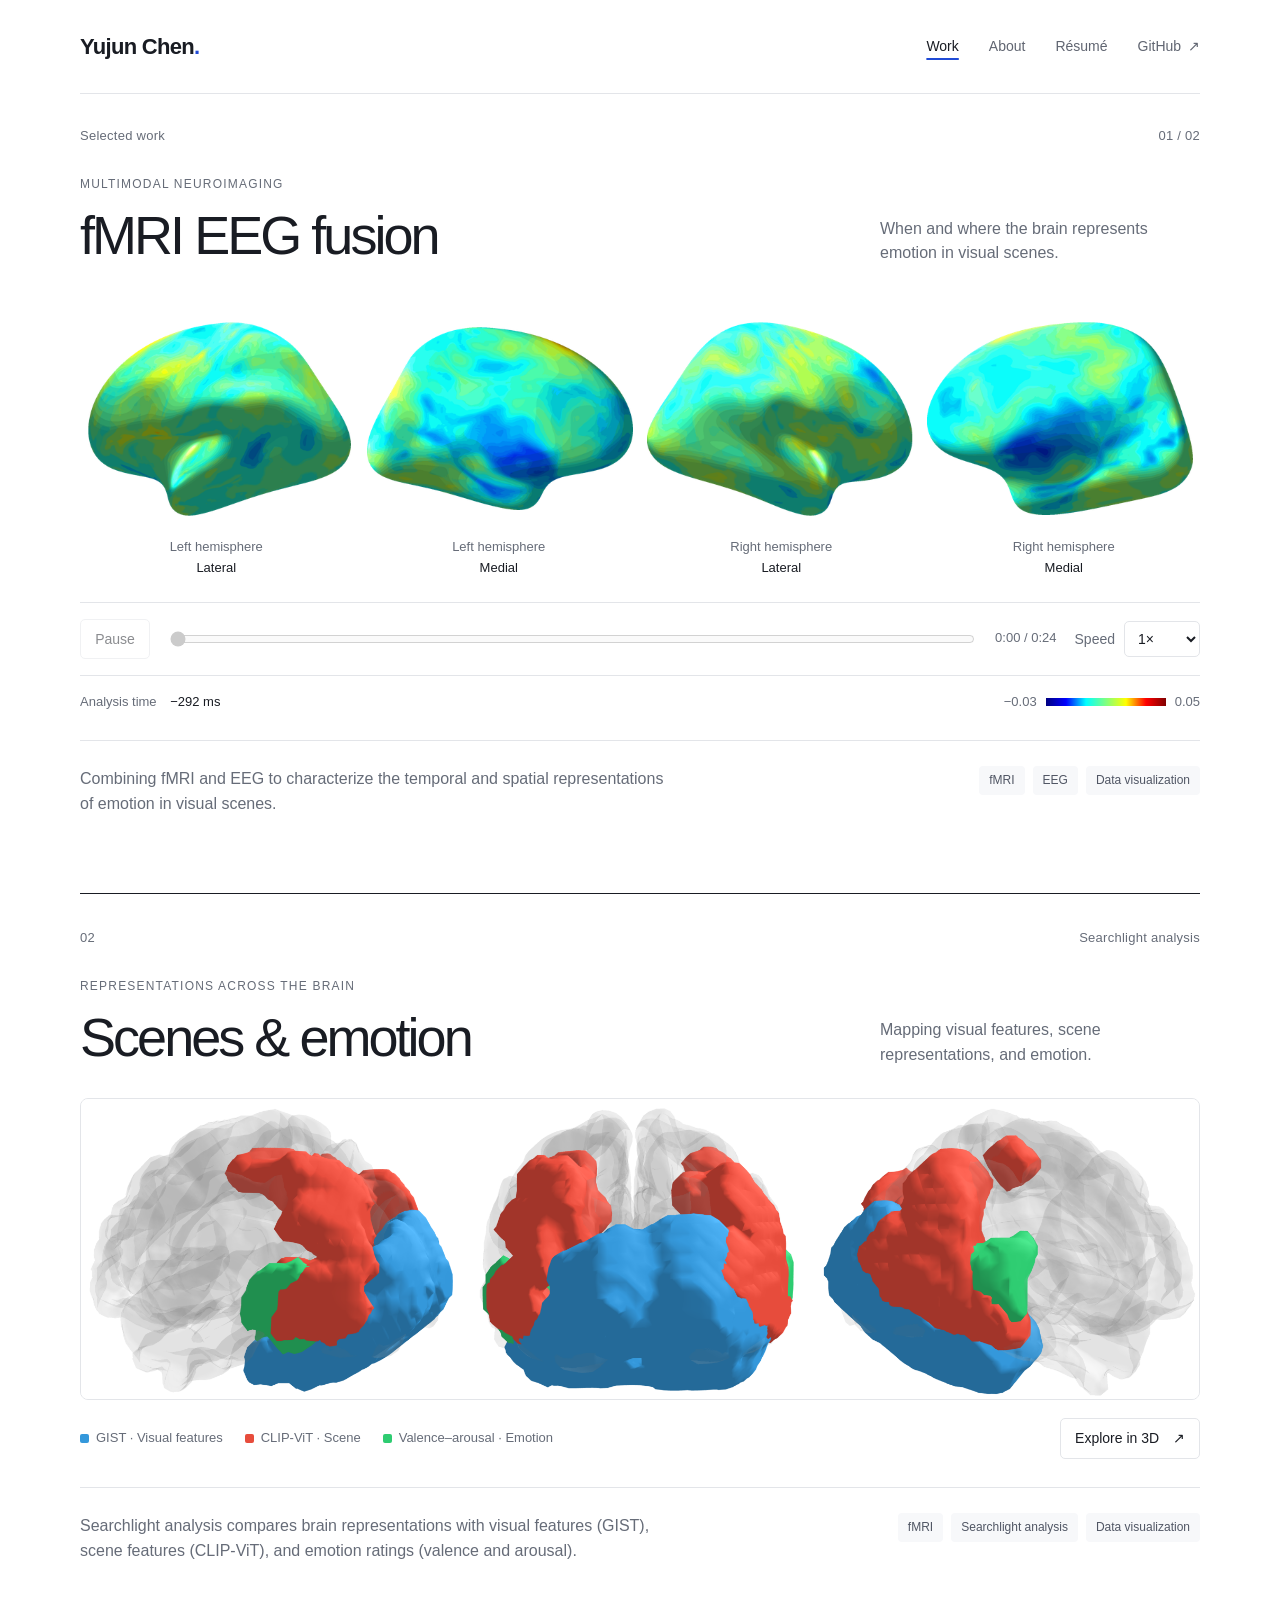
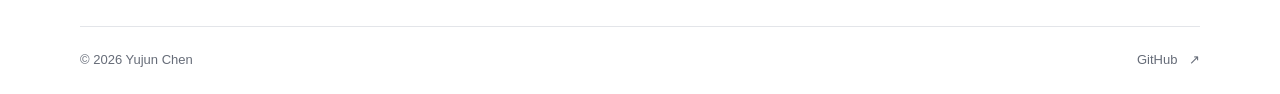
==== index.html @ 89123948 "Version styles and scripts to prevent stale portfolio layouts" ====
<!doctype html>
<html lang="en">
<head>
<meta charset="utf-8"><meta name="viewport" content="width=device-width,initial-scale=1">
<meta name="description" content="Neuroimaging projects by Yujun Chen: fMRI EEG fusion and spatial representations of visual scenes and emotion.">
<meta name="theme-color" content="#ffffff"><title>Yujun Chen — Selected work</title>
<link rel="icon" href="data:image/svg+xml,%3Csvg xmlns='http://www.w3.org/2000/svg' viewBox='0 0 64 64'%3E%3Crect width='64' height='64' rx='14' fill='%231b43db'/%3E%3Ctext x='32' y='43' text-anchor='middle' font-family='Arial' font-weight='700' font-size='32' fill='white'%3EYC%3C/text%3E%3C/svg%3E">
<link rel="stylesheet" href="assets/styles.88b77e2df489.css">
</head>
<body id="top">
<a class="skip-link" href="#main">Skip to content</a>
<header class="site-header wrap">
<a class="wordmark" href="./" aria-label="Yujun Chen, home">Yujun Chen<span class="brand-period">.</span></a>
<nav aria-label="Main navigation"><a href="./" aria-current="page">Work</a><a href="about.html">About</a><a href="about.html#resume">Résumé</a><a href="https://github.com/brainyfroggy" target="_blank" rel="noopener noreferrer">GitHub <span aria-hidden="true">↗</span></a></nav>
</header>
<main id="main" class="wrap">
<section class="work-section" id="work" aria-labelledby="work-title">
<div class="collection-label"><h1 id="work-title">Selected work</h1><span>01 / 02</span></div>
<article aria-labelledby="fusion-title">
<header class="project-heading"><div><p class="eyebrow">Multimodal neuroimaging</p><h2 id="fusion-title">fMRI EEG fusion</h2></div><p class="project-intro">When and where the brain represents emotion in visual scenes.</p></header>
<figure class="project-figure">
<div class="video-stage fusion-row">
<video id="fusion-video" controls muted loop playsinline preload="metadata" poster="media/fmri-eeg-fusion-row-poster.png" width="1600" height="300" aria-label="Synchronized fMRI EEG fusion: left lateral, left medial, right lateral, and right medial views" aria-describedby="fusion-caption">
<source src="media/fmri-eeg-fusion-row.mp4" type="video/mp4">
Your browser does not support this video. <a href="media/fmri-eeg-fusion-row.mp4">Download the visualization.</a>
</video>
<div class="view-labels" aria-hidden="true"><span>Left hemisphere<span>Lateral</span></span><span>Left hemisphere<span>Medial</span></span><span>Right hemisphere<span>Lateral</span></span><span>Right hemisphere<span>Medial</span></span></div>
</div>
<div id="fusion-controls" class="fusion-controls" role="group" aria-label="Fusion animation playback" hidden>
<button id="fusion-toggle" type="button" aria-controls="fusion-video" disabled>Play</button>
<label class="sr-only" for="fusion-seek">Animation timeline</label><input id="fusion-seek" class="fusion-seek" type="range" min="0" max="1000" value="0" step="1" disabled>
<output id="fusion-elapsed" class="fusion-elapsed">0:00 / 0:24</output>
<label class="speed-label" for="fusion-speed">Speed <select id="fusion-speed"><option value="0.25">0.25×</option><option value="0.5">0.5×</option><option value="1" selected>1×</option><option value="2">2×</option><option value="4">4×</option></select></label>
</div>
<figcaption id="fusion-caption" class="fusion-caption"><span>Analysis time <output id="fusion-analysis">−292 ms</output></span><span class="fusion-scale" aria-label="Fusion color scale, minus 0.03 to 0.05"><span>−0.03</span><span class="fusion-gradient" aria-hidden="true"></span><span>0.05</span></span></figcaption>
</figure>
<div class="project-notes"><p>Combining fMRI and EEG to characterize the temporal and spatial representations of emotion in visual scenes.</p><ul class="tags" aria-label="Project topics"><li>fMRI</li><li>EEG</li><li>Data visualization</li></ul></div>
</article>
<article class="next-project" id="scene-emotion" aria-labelledby="scene-title">
<div class="collection-label"><span>02</span><span>Searchlight analysis</span></div>
<header class="project-heading"><div><p class="eyebrow">Representations across the brain</p><h2 id="scene-title">Scenes &amp; emotion</h2></div><p class="project-intro">Mapping visual features, scene representations, and emotion.</p></header>
<figure class="project-figure">
<div class="brain-stage">
<img id="brain-poster" class="brain-poster" src="media/scene-emotion-views.png" alt="Three views of a translucent brain showing GIST regions in blue, scene regions in red, and emotion regions in green." width="4224" height="1133" loading="lazy">
<div id="brain-plot" class="brain-plot" role="img" aria-label="Interactive 3D brain showing GIST, CLIP-ViT, and valence-arousal regions" aria-describedby="brain-help" hidden></div>
</div>
<figcaption class="brain-caption"><ul class="brain-legend" aria-label="Map legend"><li><span class="swatch gist" aria-hidden="true"></span>GIST · Visual features</li><li><span class="swatch scene" aria-hidden="true"></span>CLIP-ViT · Scene</li><li><span class="swatch emotion" aria-hidden="true"></span>Valence–arousal · Emotion</li></ul><button id="explore-brain" class="explore-button" aria-controls="brain-plot" aria-expanded="false">Explore in 3D <span aria-hidden="true">↗</span></button></figcaption>
<div id="brain-controls" class="brain-controls" hidden><div class="view-controls" role="group" aria-label="Brain viewpoint"><button type="button" data-view="left">Left</button><button type="button" data-view="posterior">Back</button><button type="button" data-view="right">Right</button><button type="button" data-view="reset">Reset view</button></div><div class="layer-controls" role="group" aria-label="Visible representations"><label><input type="checkbox" data-layer="GIST" checked> GIST</label><label><input type="checkbox" data-layer="CLIP-ViT" checked> Scene</label><label><input type="checkbox" data-layer="Valence-Arousal" checked> Emotion</label></div><p id="brain-help">Drag to rotate. Use the view buttons to change perspective.</p></div>
<p id="brain-status" class="brain-status" role="status" aria-live="polite"></p>
</figure>
<div class="project-notes"><p>Searchlight analysis compares brain representations with visual features (GIST), scene features (CLIP-ViT), and emotion ratings (valence and arousal).</p><ul class="tags" aria-label="Project topics"><li>fMRI</li><li>Searchlight analysis</li><li>Data visualization</li></ul></div>
</article>
</section>
</main>
<footer class="wrap"><span>© <span id="year">2026</span> Yujun Chen</span><a href="https://github.com/brainyfroggy" target="_blank" rel="noopener noreferrer">GitHub <span aria-hidden="true">↗</span></a></footer>
<script src="assets/site.e1011d1c9d6c.js"></script>
</body>
</html>
---- assets/styles.88b77e2df489.css ----
:root{--ink:#191c23;--muted:#666c78;--blue:#204bd6;--line:#e3e5e9;--soft:#f7f8fa;font-family:Arial,Helvetica,sans-serif;color:var(--ink);background:#fff;font-synthesis:none;scroll-behavior:smooth;scroll-padding-top:28px}
*{box-sizing:border-box}body{margin:0;font-size:16px;line-height:1.6}a{color:inherit;text-decoration:none}a:hover{color:var(--blue)}a:focus-visible,video:focus-visible{outline:2px solid var(--blue);outline-offset:6px}::selection{background:#dbe4ff}.wrap{width:min(1120px,calc(100% - 96px));margin-inline:auto}.skip-link{position:fixed;top:-100px;left:20px;background:var(--ink);color:white;padding:12px;z-index:10}.skip-link:focus{top:10px}.site-header{display:flex;align-items:center;justify-content:space-between;padding-block:29px;border-bottom:1px solid var(--line);gap:24px}.wordmark{font-size:22px;font-weight:700;letter-spacing:-.7px}.brand-period{color:var(--blue)}nav{display:flex;gap:30px;align-items:center}nav a{font-size:14px;color:#606571}nav a[aria-current=page]{color:var(--ink);text-decoration:underline;text-decoration-thickness:2px;text-underline-offset:7px;text-decoration-color:var(--blue)}nav a span{margin-left:3px}h1,h2,h3,p,figure{margin:0}h1,h2{font-weight:500;letter-spacing:-.045em;line-height:1.15}.work-section{padding:32px 0 62px}.collection-label{display:flex;align-items:center;justify-content:space-between;color:var(--muted);margin-bottom:28px}.collection-label h1,.collection-label span{font-size:13px;font-weight:400;letter-spacing:.02em}.collection-label span{font-variant-numeric:tabular-nums}.eyebrow{font-size:12px;letter-spacing:.1em;text-transform:uppercase;color:var(--muted);font-weight:500}.project-heading{display:flex;align-items:flex-end;justify-content:space-between;gap:48px;margin-bottom:30px}.project-heading h2{font-size:clamp(34px,4.4vw,54px);margin-top:10px;letter-spacing:-.055em}.project-intro{max-width:320px;color:var(--muted);font-size:16px;line-height:1.55}.video-stage{background:#9b9bbc;border-radius:8px;overflow:hidden;line-height:0;isolation:isolate}video{display:block;width:100%;height:auto;aspect-ratio:1440/914;object-fit:contain}figcaption{display:flex;justify-content:space-between;gap:14px;padding-top:13px;font-size:12px;color:var(--muted);line-height:1.5}.project-notes{margin-top:28px;padding-top:25px;border-top:1px solid var(--line);display:flex;justify-content:space-between;align-items:flex-start;gap:40px}.project-notes p{max-width:590px;color:var(--muted);font-size:16px}.tags{list-style:none;padding:0;margin:0;display:flex;gap:8px;flex-wrap:wrap;flex-shrink:0}.tags li{background:var(--soft);padding:5px 10px;border-radius:4px;font-size:12px;color:#505664}.page-heading{padding:55px 0 40px}.page-heading h1{font-size:48px}.split-section{display:grid;grid-template-columns:1fr 1.1fr;gap:80px;border-top:1px solid var(--line);padding:55px 0}.section-index{margin-bottom:20px}.split-section h2{font-size:34px}.section-body{max-width:490px}.large-copy{font-size:24px;line-height:1.4;letter-spacing:-.025em;margin-bottom:16px}.muted{color:var(--muted)}.draft-label{color:var(--muted);font-size:12px;letter-spacing:.06em;text-transform:uppercase;margin-top:23px}.pending-control{display:inline-flex;align-items:center;gap:30px;margin-top:24px;border:1px solid var(--line);padding:10px 16px;border-radius:5px;font-size:14px;color:var(--muted)}.contact-section{border-top:1px solid var(--ink);padding:54px 0 64px}.contact-content{display:grid;grid-template-columns:1fr 1.1fr;gap:80px;margin-top:24px}.contact-content h2{font-size:48px}.contact-links{display:flex;flex-direction:column;gap:2px}.pending-link,.active-link{display:flex;justify-content:space-between;padding:9px 0;border-bottom:1px solid var(--line);font-size:16px;gap:20px}.pending-link span{font-size:13px;color:var(--muted);align-self:center}.active-link{color:var(--blue)}footer{border-top:1px solid var(--line);padding-block:23px;display:flex;justify-content:space-between;gap:20px;color:var(--muted);font-size:13px}footer a span{margin-left:8px}
@media(max-width:850px){.wrap{width:calc(100% - 48px)}.project-heading{gap:25px}.project-intro{max-width:260px;font-size:15px}.project-notes{flex-direction:column;gap:20px}.split-section,.contact-content{gap:40px;grid-template-columns:1fr 1.2fr}}
@media(max-width:600px){.wrap{width:calc(100% - 36px)}.site-header{padding:22px 0;flex-wrap:wrap;gap:17px}nav{gap:22px;flex-wrap:wrap}nav a{font-size:14px}.wordmark{font-size:21px}.work-section{padding-top:26px;padding-bottom:42px}.collection-label{margin-bottom:24px}.project-heading{flex-direction:column;align-items:flex-start;gap:14px;margin-bottom:23px}.project-heading h2{font-size:38px}.project-intro{max-width:100%;font-size:16px}.video-stage{border-radius:5px}figcaption{flex-direction:column;gap:4px;font-size:12px}.project-notes{margin-top:24px;padding-top:22px}.split-section,.contact-content{grid-template-columns:1fr;gap:26px}.split-section{padding-block:40px}.section-index{margin-bottom:16px}.section-body{max-width:none}.contact-section{padding-block:40px}.contact-content h2{font-size:40px}.page-heading{padding-block:35px}.page-heading h1{font-size:40px}footer{font-size:12px}}
@media(prefers-reduced-motion:reduce){:root{scroll-behavior:auto}}
.view-labels>span>span{display:block;margin-top:3px;color:var(--ink)}
.next-project{margin-top:76px;padding-top:34px;border-top:1px solid var(--ink)}.brain-stage{border:1px solid var(--line);border-radius:8px;overflow:hidden;background:#fff}.brain-poster{display:block;width:100%;height:auto}.brain-plot{width:100%;height:530px}.brain-caption{align-items:center;flex-wrap:wrap;gap:18px;padding-top:18px}.brain-legend{list-style:none;display:flex;flex-wrap:wrap;gap:12px 22px;padding:0;margin:0;font-size:13px}.brain-legend li{display:flex;align-items:center;gap:7px}.swatch{width:9px;height:9px;border-radius:2px;display:inline-block;flex-shrink:0}.gist{background:#3498db}.scene{background:#e74c3c}.emotion{background:#2ecc71}button{font:inherit;cursor:pointer}button:focus-visible,input:focus-visible{outline:2px solid var(--blue);outline-offset:4px}.explore-button{border:1px solid var(--line);background:#fff;color:var(--ink);border-radius:5px;padding:9px 14px;font-size:14px;white-space:nowrap}.explore-button:hover{border-color:var(--blue);color:var(--blue)}.explore-button span{margin-left:10px}.explore-button:disabled{opacity:.6;cursor:wait}.brain-controls{display:flex;align-items:center;flex-wrap:wrap;gap:18px 28px;border-top:1px solid var(--line);padding-top:18px;margin-top:20px}.view-controls{display:flex;gap:6px;flex-wrap:wrap}.view-controls button{font-size:13px;background:var(--soft);border:1px solid var(--line);border-radius:4px;padding:7px 12px}.view-controls button:hover{color:var(--blue)}.layer-controls{display:flex;gap:18px;flex-wrap:wrap;font-size:14px}.layer-controls label{display:flex;gap:5px;align-items:center;cursor:pointer}.layer-controls input{accent-color:var(--blue);width:16px;height:16px}.brain-controls p{font-size:13px;color:var(--muted);width:100%}.brain-status{font-size:14px;color:var(--muted);margin-top:12px}.brain-status:empty{display:none}[hidden]{display:none!important}
@media(max-width:600px){.next-project{margin-top:50px;padding-top:28px}.brain-plot{height:380px}.brain-caption{align-items:flex-start;gap:16px}.brain-legend{gap:8px 16px}.brain-legend li{font-size:12px}.brain-controls{gap:16px}.brain-stage{border-radius:5px}}
.fusion-row{background:transparent;border:0;border-radius:0;overflow:visible;padding-top:18px}.fusion-row video{aspect-ratio:16/3;background:transparent}.view-labels{display:grid;grid-template-columns:repeat(4,minmax(0,1fr));gap:10px;padding:14px 0 24px;font-size:13px;line-height:1.4;text-align:center;color:var(--muted)}.fusion-controls{display:flex;align-items:center;gap:18px;padding:16px 0;border-top:1px solid var(--line);border-bottom:1px solid var(--line)}.fusion-controls button{min-width:70px;padding:8px 12px;font-size:14px;border:1px solid var(--line);border-radius:5px;background:#fff;color:var(--ink)}.fusion-controls button:hover{border-color:var(--blue);color:var(--blue)}.fusion-controls button:disabled{opacity:.5;cursor:wait}.fusion-seek{flex:1;min-width:60px;accent-color:var(--blue);cursor:pointer;height:24px}.fusion-elapsed{font-size:13px;color:var(--muted);font-variant-numeric:tabular-nums;white-space:nowrap}.speed-label{display:flex;align-items:center;gap:9px;font-size:14px;color:var(--muted)}.speed-label select{font:inherit;border:1px solid var(--line);border-radius:5px;padding:8px 9px;background:#fff;color:var(--ink);cursor:pointer}.speed-label select:focus-visible{outline:2px solid var(--blue);outline-offset:3px}.fusion-caption{padding-top:16px;align-items:center;font-size:13px}.fusion-caption output{display:inline-block;margin-left:10px;min-width:72px;font-variant-numeric:tabular-nums;color:var(--ink)}.fusion-scale{display:flex;align-items:center;gap:9px;font-variant-numeric:tabular-nums}.fusion-gradient{display:inline-block;width:120px;height:8px;background:linear-gradient(to right,#000080,#0000ff,#00ffff,#80ff80,#ffff00,#ff0000,#800000)}.sr-only{position:absolute;width:1px;height:1px;padding:0;margin:-1px;overflow:hidden;clip:rect(0,0,0,0);white-space:nowrap;border:0}
@media(max-width:600px){.fusion-row{padding-top:8px}.view-labels{font-size:12px;gap:8px;padding:10px 0 20px}.fusion-controls{gap:10px;flex-wrap:wrap}.fusion-controls button{min-width:60px}.fusion-seek{flex-basis:calc(100% - 85px)}.fusion-elapsed{margin-left:0}.speed-label{margin-left:auto}.fusion-caption{flex-direction:row;align-items:center;gap:8px;font-size:12px}.fusion-caption output{min-width:55px;margin-left:5px}.fusion-gradient{width:65px}}
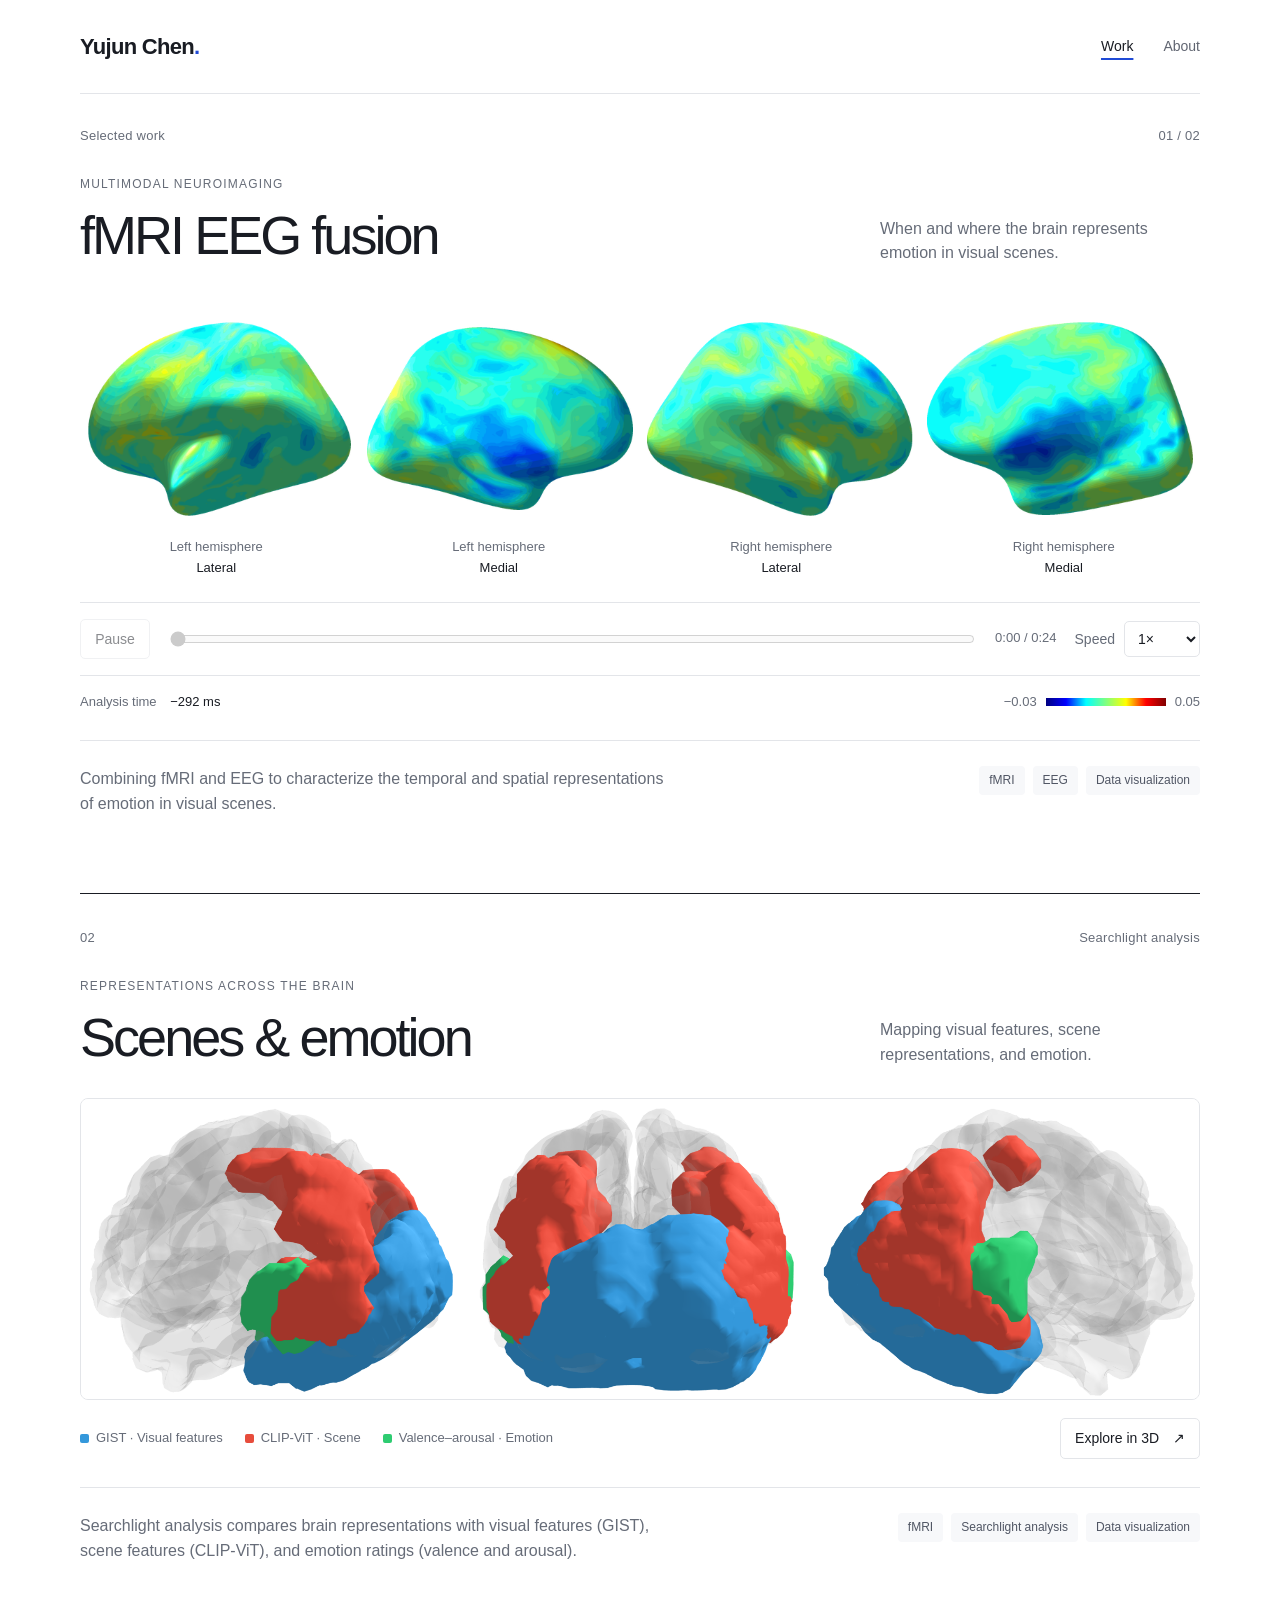
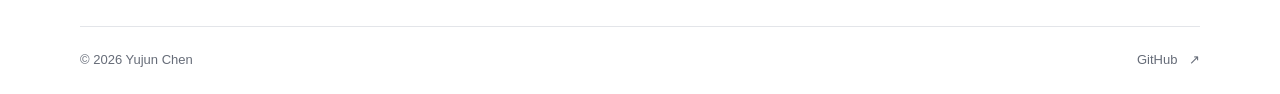
==== commit 0046f5a2: "Use original color portrait and simplify top navigation" ====
--- a/index.html
+++ b/index.html
@@ -5,13 +5,13 @@
 <meta name="description" content="Neuroimaging projects by Yujun Chen: fMRI EEG fusion and spatial representations of visual scenes and emotion.">
 <meta name="theme-color" content="#ffffff"><title>Yujun Chen — Selected work</title>
 <link rel="icon" href="data:image/svg+xml,%3Csvg xmlns='http://www.w3.org/2000/svg' viewBox='0 0 64 64'%3E%3Crect width='64' height='64' rx='14' fill='%231b43db'/%3E%3Ctext x='32' y='43' text-anchor='middle' font-family='Arial' font-weight='700' font-size='32' fill='white'%3EYC%3C/text%3E%3C/svg%3E">
-<link rel="stylesheet" href="assets/styles.88b77e2df489.css">
+<link rel="stylesheet" href="assets/styles.c963f80c1f2b.css">
 </head>
 <body id="top">
 <a class="skip-link" href="#main">Skip to content</a>
 <header class="site-header wrap">
 <a class="wordmark" href="./" aria-label="Yujun Chen, home">Yujun Chen<span class="brand-period">.</span></a>
-<nav aria-label="Main navigation"><a href="./" aria-current="page">Work</a><a href="about.html">About</a><a href="about.html#resume">Résumé</a><a href="https://github.com/brainyfroggy" target="_blank" rel="noopener noreferrer">GitHub <span aria-hidden="true">↗</span></a></nav>
+<nav aria-label="Main navigation"><a href="./" aria-current="page">Work</a><a href="about.html">About</a></nav>
 </header>
 <main id="main" class="wrap">
 <section class="work-section" id="work" aria-labelledby="work-title">
--- a/assets/styles.c963f80c1f2b.css
+++ b/assets/styles.c963f80c1f2b.css
@@ -0,0 +1,13 @@
+:root{--ink:#191c23;--muted:#666c78;--blue:#204bd6;--line:#e3e5e9;--soft:#f7f8fa;font-family:Arial,Helvetica,sans-serif;color:var(--ink);background:#fff;font-synthesis:none;scroll-behavior:smooth;scroll-padding-top:28px}
+*{box-sizing:border-box}body{margin:0;font-size:16px;line-height:1.6}a{color:inherit;text-decoration:none}a:hover{color:var(--blue)}a:focus-visible,video:focus-visible{outline:2px solid var(--blue);outline-offset:6px}::selection{background:#dbe4ff}.wrap{width:min(1120px,calc(100% - 96px));margin-inline:auto}.skip-link{position:fixed;top:-100px;left:20px;background:var(--ink);color:white;padding:12px;z-index:10}.skip-link:focus{top:10px}.site-header{display:flex;align-items:center;justify-content:space-between;padding-block:29px;border-bottom:1px solid var(--line);gap:24px}.wordmark{font-size:22px;font-weight:700;letter-spacing:-.7px}.brand-period{color:var(--blue)}nav{display:flex;gap:30px;align-items:center}nav a{font-size:14px;color:#606571}nav a[aria-current=page]{color:var(--ink);text-decoration:underline;text-decoration-thickness:2px;text-underline-offset:7px;text-decoration-color:var(--blue)}nav a span{margin-left:3px}h1,h2,h3,p,figure{margin:0}h1,h2{font-weight:500;letter-spacing:-.045em;line-height:1.15}.work-section{padding:32px 0 62px}.collection-label{display:flex;align-items:center;justify-content:space-between;color:var(--muted);margin-bottom:28px}.collection-label h1,.collection-label span{font-size:13px;font-weight:400;letter-spacing:.02em}.collection-label span{font-variant-numeric:tabular-nums}.eyebrow{font-size:12px;letter-spacing:.1em;text-transform:uppercase;color:var(--muted);font-weight:500}.project-heading{display:flex;align-items:flex-end;justify-content:space-between;gap:48px;margin-bottom:30px}.project-heading h2{font-size:clamp(34px,4.4vw,54px);margin-top:10px;letter-spacing:-.055em}.project-intro{max-width:320px;color:var(--muted);font-size:16px;line-height:1.55}.video-stage{background:#9b9bbc;border-radius:8px;overflow:hidden;line-height:0;isolation:isolate}video{display:block;width:100%;height:auto;aspect-ratio:1440/914;object-fit:contain}figcaption{display:flex;justify-content:space-between;gap:14px;padding-top:13px;font-size:12px;color:var(--muted);line-height:1.5}.project-notes{margin-top:28px;padding-top:25px;border-top:1px solid var(--line);display:flex;justify-content:space-between;align-items:flex-start;gap:40px}.project-notes p{max-width:590px;color:var(--muted);font-size:16px}.tags{list-style:none;padding:0;margin:0;display:flex;gap:8px;flex-wrap:wrap;flex-shrink:0}.tags li{background:var(--soft);padding:5px 10px;border-radius:4px;font-size:12px;color:#505664}.page-heading{padding:55px 0 40px}.page-heading h1{font-size:48px}.split-section{display:grid;grid-template-columns:1fr 1.1fr;gap:80px;border-top:1px solid var(--line);padding:55px 0}.section-index{margin-bottom:20px}.split-section h2{font-size:34px}.section-body{max-width:490px}.large-copy{font-size:24px;line-height:1.4;letter-spacing:-.025em;margin-bottom:16px}.muted{color:var(--muted)}.draft-label{color:var(--muted);font-size:12px;letter-spacing:.06em;text-transform:uppercase;margin-top:23px}.pending-control{display:inline-flex;align-items:center;gap:30px;margin-top:24px;border:1px solid var(--line);padding:10px 16px;border-radius:5px;font-size:14px;color:var(--muted)}.contact-section{border-top:1px solid var(--ink);padding:54px 0 64px}.contact-content{display:grid;grid-template-columns:1fr 1.1fr;gap:80px;margin-top:24px}.contact-content h2{font-size:48px}.contact-links{display:flex;flex-direction:column;gap:2px}.pending-link,.active-link{display:flex;justify-content:space-between;padding:9px 0;border-bottom:1px solid var(--line);font-size:16px;gap:20px}.pending-link span{font-size:13px;color:var(--muted);align-self:center}.active-link{color:var(--blue)}footer{border-top:1px solid var(--line);padding-block:23px;display:flex;justify-content:space-between;gap:20px;color:var(--muted);font-size:13px}footer a span{margin-left:8px}
+@media(max-width:850px){.wrap{width:calc(100% - 48px)}.project-heading{gap:25px}.project-intro{max-width:260px;font-size:15px}.project-notes{flex-direction:column;gap:20px}.split-section,.contact-content{gap:40px;grid-template-columns:1fr 1.2fr}}
+@media(max-width:600px){.wrap{width:calc(100% - 36px)}.site-header{padding:22px 0;flex-wrap:wrap;gap:17px}nav{gap:22px;flex-wrap:wrap}nav a{font-size:14px}.wordmark{font-size:21px}.work-section{padding-top:26px;padding-bottom:42px}.collection-label{margin-bottom:24px}.project-heading{flex-direction:column;align-items:flex-start;gap:14px;margin-bottom:23px}.project-heading h2{font-size:38px}.project-intro{max-width:100%;font-size:16px}.video-stage{border-radius:5px}figcaption{flex-direction:column;gap:4px;font-size:12px}.project-notes{margin-top:24px;padding-top:22px}.split-section,.contact-content{grid-template-columns:1fr;gap:26px}.split-section{padding-block:40px}.section-index{margin-bottom:16px}.section-body{max-width:none}.contact-section{padding-block:40px}.contact-content h2{font-size:40px}.page-heading{padding-block:35px}.page-heading h1{font-size:40px}footer{font-size:12px}}
+@media(prefers-reduced-motion:reduce){:root{scroll-behavior:auto}}
+.about-intro{display:grid;grid-template-columns:1.12fr 1fr;gap:24px;align-items:center;padding:64px 0 48px}.about-copy h1{font-size:clamp(40px,5vw,60px);margin:17px 0 24px}.about-copy>p:not(.eyebrow){max-width:590px;color:var(--muted)}.about-copy .about-lead{font-size:24px;line-height:1.45;letter-spacing:-.02em;margin-bottom:20px;color:var(--ink)!important}.portrait{align-self:center;width:100%;mix-blend-mode:multiply}.portrait img{display:block;width:100%;height:auto}.profile-links{display:flex;gap:28px;margin-top:25px}.profile-links a{font-size:15px;border-bottom:1px solid var(--line);padding:6px 0}.profile-links a span{margin-left:14px;color:var(--blue)}.research-direction,.research-interests{display:grid;grid-template-columns:1fr 2fr;gap:56px;border-top:1px solid var(--line);padding:42px 0}.research-direction h2,.research-interests h2{font-size:28px;letter-spacing:-.025em}.research-copy p{color:var(--muted);max-width:720px}.research-copy p+p{margin-top:18px}.interest-list{display:grid;grid-template-columns:1fr 1fr;gap:0 24px;list-style:none;padding:0;margin:0}.interest-list li{font-size:16px;padding:13px 0;border-bottom:1px solid var(--line)}.interest-list li span{display:block;font-size:14px;color:var(--muted);margin-top:2px}.resume-section{border-top:1px solid var(--ink);padding:48px 0 64px;scroll-margin-top:24px}.resume-heading{display:flex;justify-content:space-between;gap:24px;align-items:center}.resume-heading h2{font-size:40px;margin-top:9px}.resume-actions{display:flex;gap:18px;align-items:center;flex-wrap:wrap;font-size:14px}.resume-actions a{padding:10px 15px;border-radius:4px}.resume-open{border:1px solid var(--line)}.resume-download{background:var(--ink);color:white}.resume-download:hover{background:var(--blue);color:white}.resume-actions a span{margin-left:12px}.resume-note{font-size:14px;color:var(--muted);margin:22px 0}.resume-pages{display:grid;gap:24px;max-width:900px;margin-inline:auto}.resume-pages a{display:block;border:1px solid var(--line);box-shadow:0 3px 16px #17233408}.resume-pages img{display:block;width:100%;height:auto}.resume-pages a:hover{border-color:#adb7ce}
+@media(max-width:850px){.about-intro{grid-template-columns:1.2fr 1fr;gap:0}.about-copy .about-lead{font-size:22px}.research-direction,.research-interests{grid-template-columns:1fr 2fr;gap:28px}.resume-heading{align-items:flex-start;flex-direction:column}}
+@media(max-width:600px){.about-intro{grid-template-columns:1fr;padding:34px 0 28px}.portrait{grid-row:1;max-width:350px;justify-self:center;margin-bottom:22px}.about-copy .about-lead{font-size:22px}.about-copy h1{font-size:42px;margin:14px 0 20px}.research-direction,.research-interests{grid-template-columns:1fr;gap:22px;padding:30px 0}.interest-list{grid-template-columns:1fr}.resume-section{padding-top:34px}.resume-actions{gap:10px}.resume-actions a{padding:10px 12px}.resume-heading h2{font-size:36px}.resume-pages{gap:16px}.about-copy .eyebrow{font-size:12px;letter-spacing:.06em}}
+.view-labels>span>span{display:block;margin-top:3px;color:var(--ink)}
+.next-project{margin-top:76px;padding-top:34px;border-top:1px solid var(--ink)}.brain-stage{border:1px solid var(--line);border-radius:8px;overflow:hidden;background:#fff}.brain-poster{display:block;width:100%;height:auto}.brain-plot{width:100%;height:530px}.brain-caption{align-items:center;flex-wrap:wrap;gap:18px;padding-top:18px}.brain-legend{list-style:none;display:flex;flex-wrap:wrap;gap:12px 22px;padding:0;margin:0;font-size:13px}.brain-legend li{display:flex;align-items:center;gap:7px}.swatch{width:9px;height:9px;border-radius:2px;display:inline-block;flex-shrink:0}.gist{background:#3498db}.scene{background:#e74c3c}.emotion{background:#2ecc71}button{font:inherit;cursor:pointer}button:focus-visible,input:focus-visible{outline:2px solid var(--blue);outline-offset:4px}.explore-button{border:1px solid var(--line);background:#fff;color:var(--ink);border-radius:5px;padding:9px 14px;font-size:14px;white-space:nowrap}.explore-button:hover{border-color:var(--blue);color:var(--blue)}.explore-button span{margin-left:10px}.explore-button:disabled{opacity:.6;cursor:wait}.brain-controls{display:flex;align-items:center;flex-wrap:wrap;gap:18px 28px;border-top:1px solid var(--line);padding-top:18px;margin-top:20px}.view-controls{display:flex;gap:6px;flex-wrap:wrap}.view-controls button{font-size:13px;background:var(--soft);border:1px solid var(--line);border-radius:4px;padding:7px 12px}.view-controls button:hover{color:var(--blue)}.layer-controls{display:flex;gap:18px;flex-wrap:wrap;font-size:14px}.layer-controls label{display:flex;gap:5px;align-items:center;cursor:pointer}.layer-controls input{accent-color:var(--blue);width:16px;height:16px}.brain-controls p{font-size:13px;color:var(--muted);width:100%}.brain-status{font-size:14px;color:var(--muted);margin-top:12px}.brain-status:empty{display:none}[hidden]{display:none!important}
+@media(max-width:600px){.next-project{margin-top:50px;padding-top:28px}.brain-plot{height:380px}.brain-caption{align-items:flex-start;gap:16px}.brain-legend{gap:8px 16px}.brain-legend li{font-size:12px}.brain-controls{gap:16px}.brain-stage{border-radius:5px}}
+.fusion-row{background:transparent;border:0;border-radius:0;overflow:visible;padding-top:18px}.fusion-row video{aspect-ratio:16/3;background:transparent}.view-labels{display:grid;grid-template-columns:repeat(4,minmax(0,1fr));gap:10px;padding:14px 0 24px;font-size:13px;line-height:1.4;text-align:center;color:var(--muted)}.fusion-controls{display:flex;align-items:center;gap:18px;padding:16px 0;border-top:1px solid var(--line);border-bottom:1px solid var(--line)}.fusion-controls button{min-width:70px;padding:8px 12px;font-size:14px;border:1px solid var(--line);border-radius:5px;background:#fff;color:var(--ink)}.fusion-controls button:hover{border-color:var(--blue);color:var(--blue)}.fusion-controls button:disabled{opacity:.5;cursor:wait}.fusion-seek{flex:1;min-width:60px;accent-color:var(--blue);cursor:pointer;height:24px}.fusion-elapsed{font-size:13px;color:var(--muted);font-variant-numeric:tabular-nums;white-space:nowrap}.speed-label{display:flex;align-items:center;gap:9px;font-size:14px;color:var(--muted)}.speed-label select{font:inherit;border:1px solid var(--line);border-radius:5px;padding:8px 9px;background:#fff;color:var(--ink);cursor:pointer}.speed-label select:focus-visible{outline:2px solid var(--blue);outline-offset:3px}.fusion-caption{padding-top:16px;align-items:center;font-size:13px}.fusion-caption output{display:inline-block;margin-left:10px;min-width:72px;font-variant-numeric:tabular-nums;color:var(--ink)}.fusion-scale{display:flex;align-items:center;gap:9px;font-variant-numeric:tabular-nums}.fusion-gradient{display:inline-block;width:120px;height:8px;background:linear-gradient(to right,#000080,#0000ff,#00ffff,#80ff80,#ffff00,#ff0000,#800000)}.sr-only{position:absolute;width:1px;height:1px;padding:0;margin:-1px;overflow:hidden;clip:rect(0,0,0,0);white-space:nowrap;border:0}
+@media(max-width:600px){.fusion-row{padding-top:8px}.view-labels{font-size:12px;gap:8px;padding:10px 0 20px}.fusion-controls{gap:10px;flex-wrap:wrap}.fusion-controls button{min-width:60px}.fusion-seek{flex-basis:calc(100% - 85px)}.fusion-elapsed{margin-left:0}.speed-label{margin-left:auto}.fusion-caption{flex-direction:row;align-items:center;gap:8px;font-size:12px}.fusion-caption output{min-width:55px;margin-left:5px}.fusion-gradient{width:65px}}
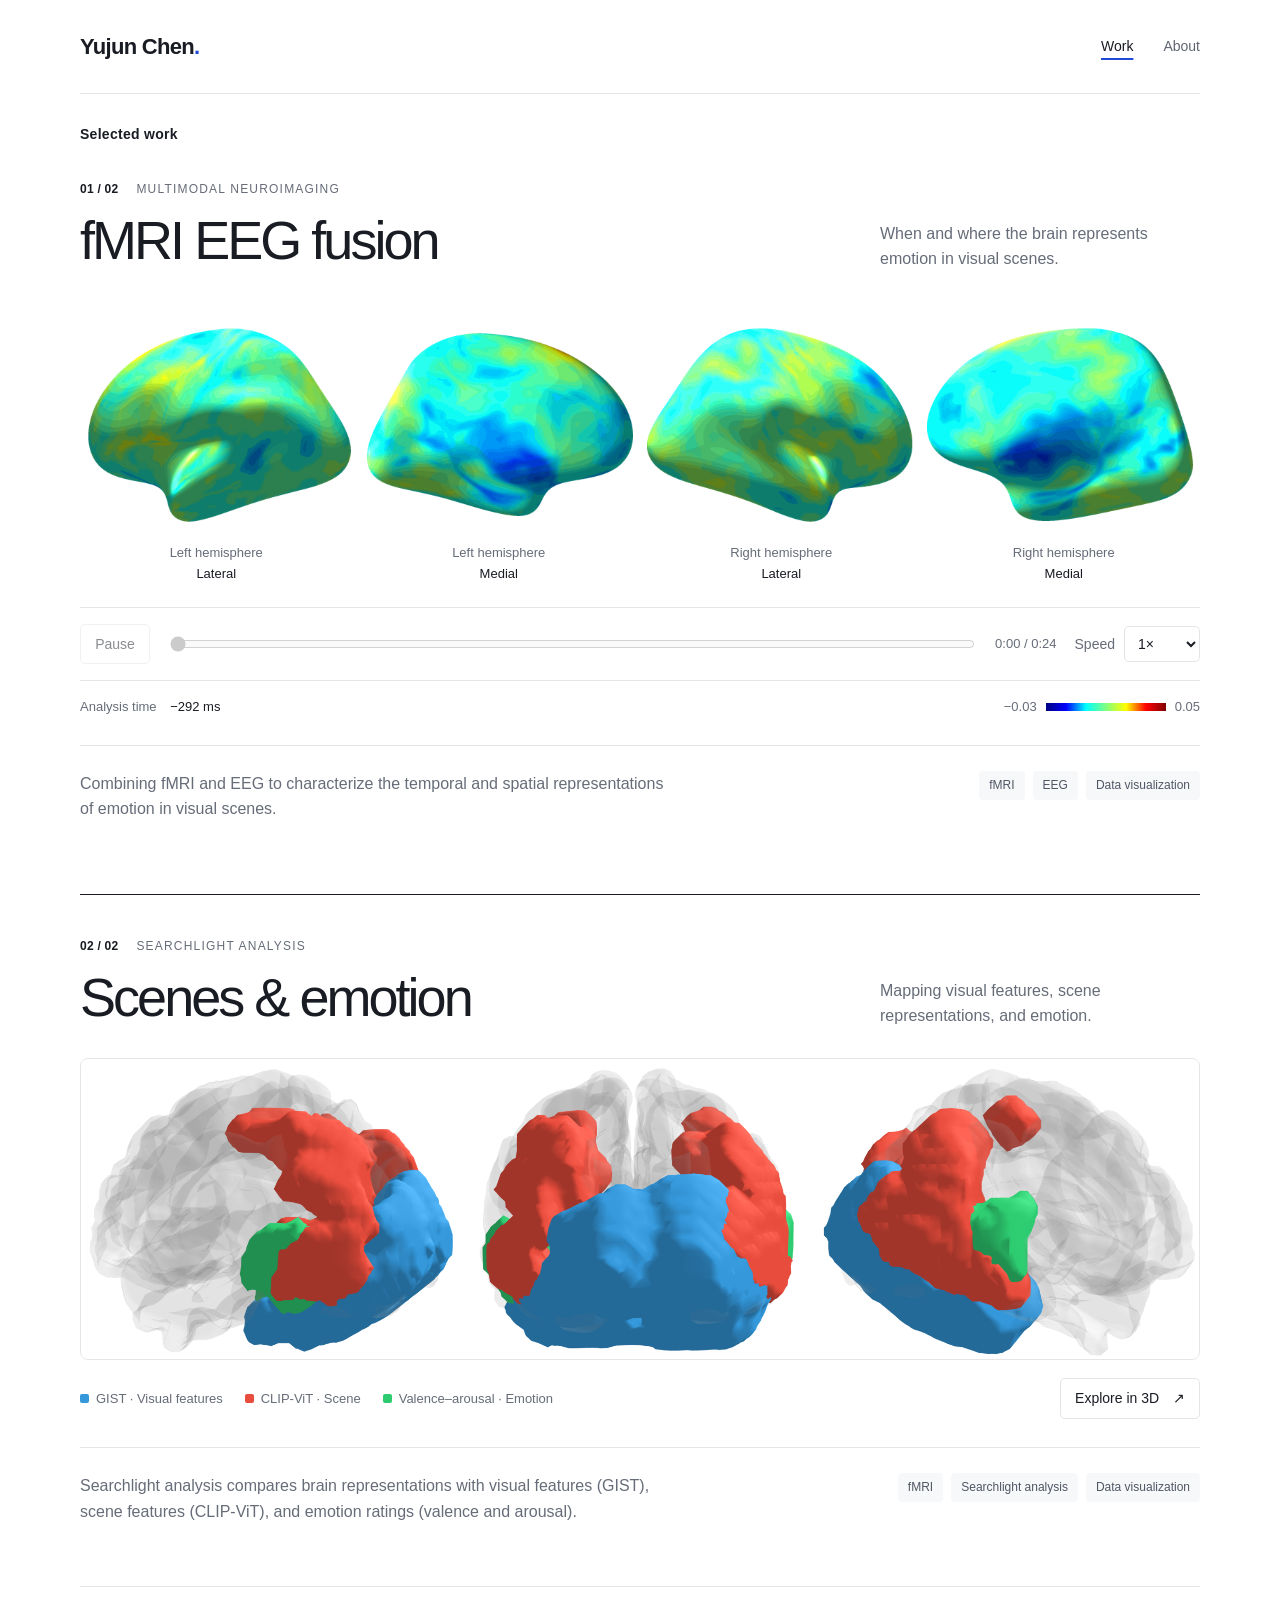
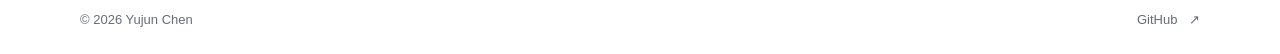
==== commit a2490b50: "Align selected work project headings and numbering" ====
--- a/index.html
+++ b/index.html
@@ -5,7 +5,7 @@
 <meta name="description" content="Neuroimaging projects by Yujun Chen: fMRI EEG fusion and spatial representations of visual scenes and emotion.">
 <meta name="theme-color" content="#ffffff"><title>Yujun Chen — Selected work</title>
 <link rel="icon" href="data:image/svg+xml,%3Csvg xmlns='http://www.w3.org/2000/svg' viewBox='0 0 64 64'%3E%3Crect width='64' height='64' rx='14' fill='%231b43db'/%3E%3Ctext x='32' y='43' text-anchor='middle' font-family='Arial' font-weight='700' font-size='32' fill='white'%3EYC%3C/text%3E%3C/svg%3E">
-<link rel="stylesheet" href="assets/styles.c963f80c1f2b.css">
+<link rel="stylesheet" href="assets/styles.f03ae38cdf95.css">
 </head>
 <body id="top">
 <a class="skip-link" href="#main">Skip to content</a>
@@ -15,9 +15,9 @@
 </header>
 <main id="main" class="wrap">
 <section class="work-section" id="work" aria-labelledby="work-title">
-<div class="collection-label"><h1 id="work-title">Selected work</h1><span>01 / 02</span></div>
+<div class="collection-label"><h1 id="work-title">Selected work</h1></div>
 <article aria-labelledby="fusion-title">
-<header class="project-heading"><div><p class="eyebrow">Multimodal neuroimaging</p><h2 id="fusion-title">fMRI EEG fusion</h2></div><p class="project-intro">When and where the brain represents emotion in visual scenes.</p></header>
+<header class="project-heading"><div><p class="eyebrow project-kicker"><span class="project-number">01 / 02</span><span>Multimodal neuroimaging</span></p><h2 id="fusion-title">fMRI EEG fusion</h2></div><p class="project-intro">When and where the brain represents emotion in visual scenes.</p></header>
 <figure class="project-figure">
 <div class="video-stage fusion-row">
 <video id="fusion-video" controls muted loop playsinline preload="metadata" poster="media/fmri-eeg-fusion-row-poster.png" width="1600" height="300" aria-label="Synchronized fMRI EEG fusion: left lateral, left medial, right lateral, and right medial views" aria-describedby="fusion-caption">
@@ -37,8 +37,7 @@
 <div class="project-notes"><p>Combining fMRI and EEG to characterize the temporal and spatial representations of emotion in visual scenes.</p><ul class="tags" aria-label="Project topics"><li>fMRI</li><li>EEG</li><li>Data visualization</li></ul></div>
 </article>
 <article class="next-project" id="scene-emotion" aria-labelledby="scene-title">
-<div class="collection-label"><span>02</span><span>Searchlight analysis</span></div>
-<header class="project-heading"><div><p class="eyebrow">Representations across the brain</p><h2 id="scene-title">Scenes &amp; emotion</h2></div><p class="project-intro">Mapping visual features, scene representations, and emotion.</p></header>
+<header class="project-heading"><div><p class="eyebrow project-kicker"><span class="project-number">02 / 02</span><span>Searchlight analysis</span></p><h2 id="scene-title">Scenes &amp; emotion</h2></div><p class="project-intro">Mapping visual features, scene representations, and emotion.</p></header>
 <figure class="project-figure">
 <div class="brain-stage">
 <img id="brain-poster" class="brain-poster" src="media/scene-emotion-views.png" alt="Three views of a translucent brain showing GIST regions in blue, scene regions in red, and emotion regions in green." width="4224" height="1133" loading="lazy">
--- a/assets/styles.f03ae38cdf95.css
+++ b/assets/styles.f03ae38cdf95.css
@@ -0,0 +1,15 @@
+:root{--ink:#191c23;--muted:#666c78;--blue:#204bd6;--line:#e3e5e9;--soft:#f7f8fa;font-family:Arial,Helvetica,sans-serif;color:var(--ink);background:#fff;font-synthesis:none;scroll-behavior:smooth;scroll-padding-top:28px}
+*{box-sizing:border-box}body{margin:0;font-size:16px;line-height:1.6}a{color:inherit;text-decoration:none}a:hover{color:var(--blue)}a:focus-visible,video:focus-visible{outline:2px solid var(--blue);outline-offset:6px}::selection{background:#dbe4ff}.wrap{width:min(1120px,calc(100% - 96px));margin-inline:auto}.skip-link{position:fixed;top:-100px;left:20px;background:var(--ink);color:white;padding:12px;z-index:10}.skip-link:focus{top:10px}.site-header{display:flex;align-items:center;justify-content:space-between;padding-block:29px;border-bottom:1px solid var(--line);gap:24px}.wordmark{font-size:22px;font-weight:700;letter-spacing:-.7px}.brand-period{color:var(--blue)}nav{display:flex;gap:30px;align-items:center}nav a{font-size:14px;color:#606571}nav a[aria-current=page]{color:var(--ink);text-decoration:underline;text-decoration-thickness:2px;text-underline-offset:7px;text-decoration-color:var(--blue)}nav a span{margin-left:3px}h1,h2,h3,p,figure{margin:0}h1,h2{font-weight:500;letter-spacing:-.045em;line-height:1.15}.work-section{padding:32px 0 62px}.collection-label{display:flex;align-items:center;justify-content:space-between;color:var(--muted);margin-bottom:28px}.collection-label h1,.collection-label span{font-size:13px;font-weight:400;letter-spacing:.02em}.collection-label span{font-variant-numeric:tabular-nums}.eyebrow{font-size:12px;letter-spacing:.1em;text-transform:uppercase;color:var(--muted);font-weight:500}.project-heading{display:flex;align-items:flex-end;justify-content:space-between;gap:48px;margin-bottom:30px}.project-heading h2{font-size:clamp(34px,4.4vw,54px);margin-top:10px;letter-spacing:-.055em}.project-intro{max-width:320px;color:var(--muted);font-size:16px;line-height:1.55}.video-stage{background:#9b9bbc;border-radius:8px;overflow:hidden;line-height:0;isolation:isolate}video{display:block;width:100%;height:auto;aspect-ratio:1440/914;object-fit:contain}figcaption{display:flex;justify-content:space-between;gap:14px;padding-top:13px;font-size:12px;color:var(--muted);line-height:1.5}.project-notes{margin-top:28px;padding-top:25px;border-top:1px solid var(--line);display:flex;justify-content:space-between;align-items:flex-start;gap:40px}.project-notes p{max-width:590px;color:var(--muted);font-size:16px}.tags{list-style:none;padding:0;margin:0;display:flex;gap:8px;flex-wrap:wrap;flex-shrink:0}.tags li{background:var(--soft);padding:5px 10px;border-radius:4px;font-size:12px;color:#505664}.page-heading{padding:55px 0 40px}.page-heading h1{font-size:48px}.split-section{display:grid;grid-template-columns:1fr 1.1fr;gap:80px;border-top:1px solid var(--line);padding:55px 0}.section-index{margin-bottom:20px}.split-section h2{font-size:34px}.section-body{max-width:490px}.large-copy{font-size:24px;line-height:1.4;letter-spacing:-.025em;margin-bottom:16px}.muted{color:var(--muted)}.draft-label{color:var(--muted);font-size:12px;letter-spacing:.06em;text-transform:uppercase;margin-top:23px}.pending-control{display:inline-flex;align-items:center;gap:30px;margin-top:24px;border:1px solid var(--line);padding:10px 16px;border-radius:5px;font-size:14px;color:var(--muted)}.contact-section{border-top:1px solid var(--ink);padding:54px 0 64px}.contact-content{display:grid;grid-template-columns:1fr 1.1fr;gap:80px;margin-top:24px}.contact-content h2{font-size:48px}.contact-links{display:flex;flex-direction:column;gap:2px}.pending-link,.active-link{display:flex;justify-content:space-between;padding:9px 0;border-bottom:1px solid var(--line);font-size:16px;gap:20px}.pending-link span{font-size:13px;color:var(--muted);align-self:center}.active-link{color:var(--blue)}footer{border-top:1px solid var(--line);padding-block:23px;display:flex;justify-content:space-between;gap:20px;color:var(--muted);font-size:13px}footer a span{margin-left:8px}
+@media(max-width:850px){.wrap{width:calc(100% - 48px)}.project-heading{gap:25px}.project-intro{max-width:260px;font-size:15px}.project-notes{flex-direction:column;gap:20px}.split-section,.contact-content{gap:40px;grid-template-columns:1fr 1.2fr}}
+@media(max-width:600px){.wrap{width:calc(100% - 36px)}.site-header{padding:22px 0;flex-wrap:wrap;gap:17px}nav{gap:22px;flex-wrap:wrap}nav a{font-size:14px}.wordmark{font-size:21px}.work-section{padding-top:26px;padding-bottom:42px}.collection-label{margin-bottom:24px}.project-heading{flex-direction:column;align-items:flex-start;gap:14px;margin-bottom:23px}.project-heading h2{font-size:38px}.project-intro{max-width:100%;font-size:16px}.video-stage{border-radius:5px}figcaption{flex-direction:column;gap:4px;font-size:12px}.project-notes{margin-top:24px;padding-top:22px}.split-section,.contact-content{grid-template-columns:1fr;gap:26px}.split-section{padding-block:40px}.section-index{margin-bottom:16px}.section-body{max-width:none}.contact-section{padding-block:40px}.contact-content h2{font-size:40px}.page-heading{padding-block:35px}.page-heading h1{font-size:40px}footer{font-size:12px}}
+@media(prefers-reduced-motion:reduce){:root{scroll-behavior:auto}}
+.about-intro{display:grid;grid-template-columns:1.12fr 1fr;gap:24px;align-items:center;padding:64px 0 48px}.about-copy h1{font-size:clamp(40px,5vw,60px);margin:17px 0 24px}.about-copy>p:not(.eyebrow){max-width:590px;color:var(--muted)}.about-copy .about-lead{font-size:24px;line-height:1.45;letter-spacing:-.02em;margin-bottom:20px;color:var(--ink)!important}.portrait{align-self:center;width:100%;mix-blend-mode:multiply}.portrait img{display:block;width:100%;height:auto}.profile-links{display:flex;gap:28px;margin-top:25px}.profile-links a{font-size:15px;border-bottom:1px solid var(--line);padding:6px 0}.profile-links a span{margin-left:14px;color:var(--blue)}.research-direction,.research-interests{display:grid;grid-template-columns:1fr 2fr;gap:56px;border-top:1px solid var(--line);padding:42px 0}.research-direction h2,.research-interests h2{font-size:28px;letter-spacing:-.025em}.research-copy p{color:var(--muted);max-width:720px}.research-copy p+p{margin-top:18px}.interest-list{display:grid;grid-template-columns:1fr 1fr;gap:0 24px;list-style:none;padding:0;margin:0}.interest-list li{font-size:16px;padding:13px 0;border-bottom:1px solid var(--line)}.interest-list li span{display:block;font-size:14px;color:var(--muted);margin-top:2px}.resume-section{border-top:1px solid var(--ink);padding:48px 0 64px;scroll-margin-top:24px}.resume-heading{display:flex;justify-content:space-between;gap:24px;align-items:center}.resume-heading h2{font-size:40px;margin-top:9px}.resume-actions{display:flex;gap:18px;align-items:center;flex-wrap:wrap;font-size:14px}.resume-actions a{padding:10px 15px;border-radius:4px}.resume-open{border:1px solid var(--line)}.resume-download{background:var(--ink);color:white}.resume-download:hover{background:var(--blue);color:white}.resume-actions a span{margin-left:12px}.resume-note{font-size:14px;color:var(--muted);margin:22px 0}.resume-pages{display:grid;gap:24px;max-width:900px;margin-inline:auto}.resume-pages a{display:block;border:1px solid var(--line);box-shadow:0 3px 16px #17233408}.resume-pages img{display:block;width:100%;height:auto}.resume-pages a:hover{border-color:#adb7ce}
+@media(max-width:850px){.about-intro{grid-template-columns:1.2fr 1fr;gap:0}.about-copy .about-lead{font-size:22px}.research-direction,.research-interests{grid-template-columns:1fr 2fr;gap:28px}.resume-heading{align-items:flex-start;flex-direction:column}}
+@media(max-width:600px){.about-intro{grid-template-columns:1fr;padding:34px 0 28px}.portrait{grid-row:1;max-width:350px;justify-self:center;margin-bottom:22px}.about-copy .about-lead{font-size:22px}.about-copy h1{font-size:42px;margin:14px 0 20px}.research-direction,.research-interests{grid-template-columns:1fr;gap:22px;padding:30px 0}.interest-list{grid-template-columns:1fr}.resume-section{padding-top:34px}.resume-actions{gap:10px}.resume-actions a{padding:10px 12px}.resume-heading h2{font-size:36px}.resume-pages{gap:16px}.about-copy .eyebrow{font-size:12px;letter-spacing:.06em}}
+.view-labels>span>span{display:block;margin-top:3px;color:var(--ink)}
+.next-project{margin-top:76px;padding-top:34px;border-top:1px solid var(--ink)}.brain-stage{border:1px solid var(--line);border-radius:8px;overflow:hidden;background:#fff}.brain-poster{display:block;width:100%;height:auto}.brain-plot{width:100%;height:530px}.brain-caption{align-items:center;flex-wrap:wrap;gap:18px;padding-top:18px}.brain-legend{list-style:none;display:flex;flex-wrap:wrap;gap:12px 22px;padding:0;margin:0;font-size:13px}.brain-legend li{display:flex;align-items:center;gap:7px}.swatch{width:9px;height:9px;border-radius:2px;display:inline-block;flex-shrink:0}.gist{background:#3498db}.scene{background:#e74c3c}.emotion{background:#2ecc71}button{font:inherit;cursor:pointer}button:focus-visible,input:focus-visible{outline:2px solid var(--blue);outline-offset:4px}.explore-button{border:1px solid var(--line);background:#fff;color:var(--ink);border-radius:5px;padding:9px 14px;font-size:14px;white-space:nowrap}.explore-button:hover{border-color:var(--blue);color:var(--blue)}.explore-button span{margin-left:10px}.explore-button:disabled{opacity:.6;cursor:wait}.brain-controls{display:flex;align-items:center;flex-wrap:wrap;gap:18px 28px;border-top:1px solid var(--line);padding-top:18px;margin-top:20px}.view-controls{display:flex;gap:6px;flex-wrap:wrap}.view-controls button{font-size:13px;background:var(--soft);border:1px solid var(--line);border-radius:4px;padding:7px 12px}.view-controls button:hover{color:var(--blue)}.layer-controls{display:flex;gap:18px;flex-wrap:wrap;font-size:14px}.layer-controls label{display:flex;gap:5px;align-items:center;cursor:pointer}.layer-controls input{accent-color:var(--blue);width:16px;height:16px}.brain-controls p{font-size:13px;color:var(--muted);width:100%}.brain-status{font-size:14px;color:var(--muted);margin-top:12px}.brain-status:empty{display:none}[hidden]{display:none!important}
+@media(max-width:600px){.next-project{margin-top:50px;padding-top:28px}.brain-plot{height:380px}.brain-caption{align-items:flex-start;gap:16px}.brain-legend{gap:8px 16px}.brain-legend li{font-size:12px}.brain-controls{gap:16px}.brain-stage{border-radius:5px}}
+.fusion-row{background:transparent;border:0;border-radius:0;overflow:visible;padding-top:18px}.fusion-row video{aspect-ratio:16/3;background:transparent}.view-labels{display:grid;grid-template-columns:repeat(4,minmax(0,1fr));gap:10px;padding:14px 0 24px;font-size:13px;line-height:1.4;text-align:center;color:var(--muted)}.fusion-controls{display:flex;align-items:center;gap:18px;padding:16px 0;border-top:1px solid var(--line);border-bottom:1px solid var(--line)}.fusion-controls button{min-width:70px;padding:8px 12px;font-size:14px;border:1px solid var(--line);border-radius:5px;background:#fff;color:var(--ink)}.fusion-controls button:hover{border-color:var(--blue);color:var(--blue)}.fusion-controls button:disabled{opacity:.5;cursor:wait}.fusion-seek{flex:1;min-width:60px;accent-color:var(--blue);cursor:pointer;height:24px}.fusion-elapsed{font-size:13px;color:var(--muted);font-variant-numeric:tabular-nums;white-space:nowrap}.speed-label{display:flex;align-items:center;gap:9px;font-size:14px;color:var(--muted)}.speed-label select{font:inherit;border:1px solid var(--line);border-radius:5px;padding:8px 9px;background:#fff;color:var(--ink);cursor:pointer}.speed-label select:focus-visible{outline:2px solid var(--blue);outline-offset:3px}.fusion-caption{padding-top:16px;align-items:center;font-size:13px}.fusion-caption output{display:inline-block;margin-left:10px;min-width:72px;font-variant-numeric:tabular-nums;color:var(--ink)}.fusion-scale{display:flex;align-items:center;gap:9px;font-variant-numeric:tabular-nums}.fusion-gradient{display:inline-block;width:120px;height:8px;background:linear-gradient(to right,#000080,#0000ff,#00ffff,#80ff80,#ffff00,#ff0000,#800000)}.sr-only{position:absolute;width:1px;height:1px;padding:0;margin:-1px;overflow:hidden;clip:rect(0,0,0,0);white-space:nowrap;border:0}
+@media(max-width:600px){.fusion-row{padding-top:8px}.view-labels{font-size:12px;gap:8px;padding:10px 0 20px}.fusion-controls{gap:10px;flex-wrap:wrap}.fusion-controls button{min-width:60px}.fusion-seek{flex-basis:calc(100% - 85px)}.fusion-elapsed{margin-left:0}.speed-label{margin-left:auto}.fusion-caption{flex-direction:row;align-items:center;gap:8px;font-size:12px}.fusion-caption output{min-width:55px;margin-left:5px}.fusion-gradient{width:65px}}
+.collection-label{margin-bottom:38px}.collection-label h1{font-size:14px;color:var(--ink);font-weight:600}.project-heading{display:grid;grid-template-columns:minmax(0,1fr) minmax(250px,320px);align-items:end;gap:32px}.project-heading>div{min-width:0}.project-kicker{display:flex;align-items:center;gap:18px;flex-wrap:wrap}.project-number{font-variant-numeric:tabular-nums;color:var(--ink);font-weight:600;letter-spacing:.02em}.project-intro{max-width:none}.next-project{margin-top:72px;padding-top:42px}
+@media(max-width:600px){.collection-label{margin-bottom:30px}.project-heading{grid-template-columns:1fr;gap:14px}.project-kicker{gap:14px}.next-project{margin-top:54px;padding-top:34px}}
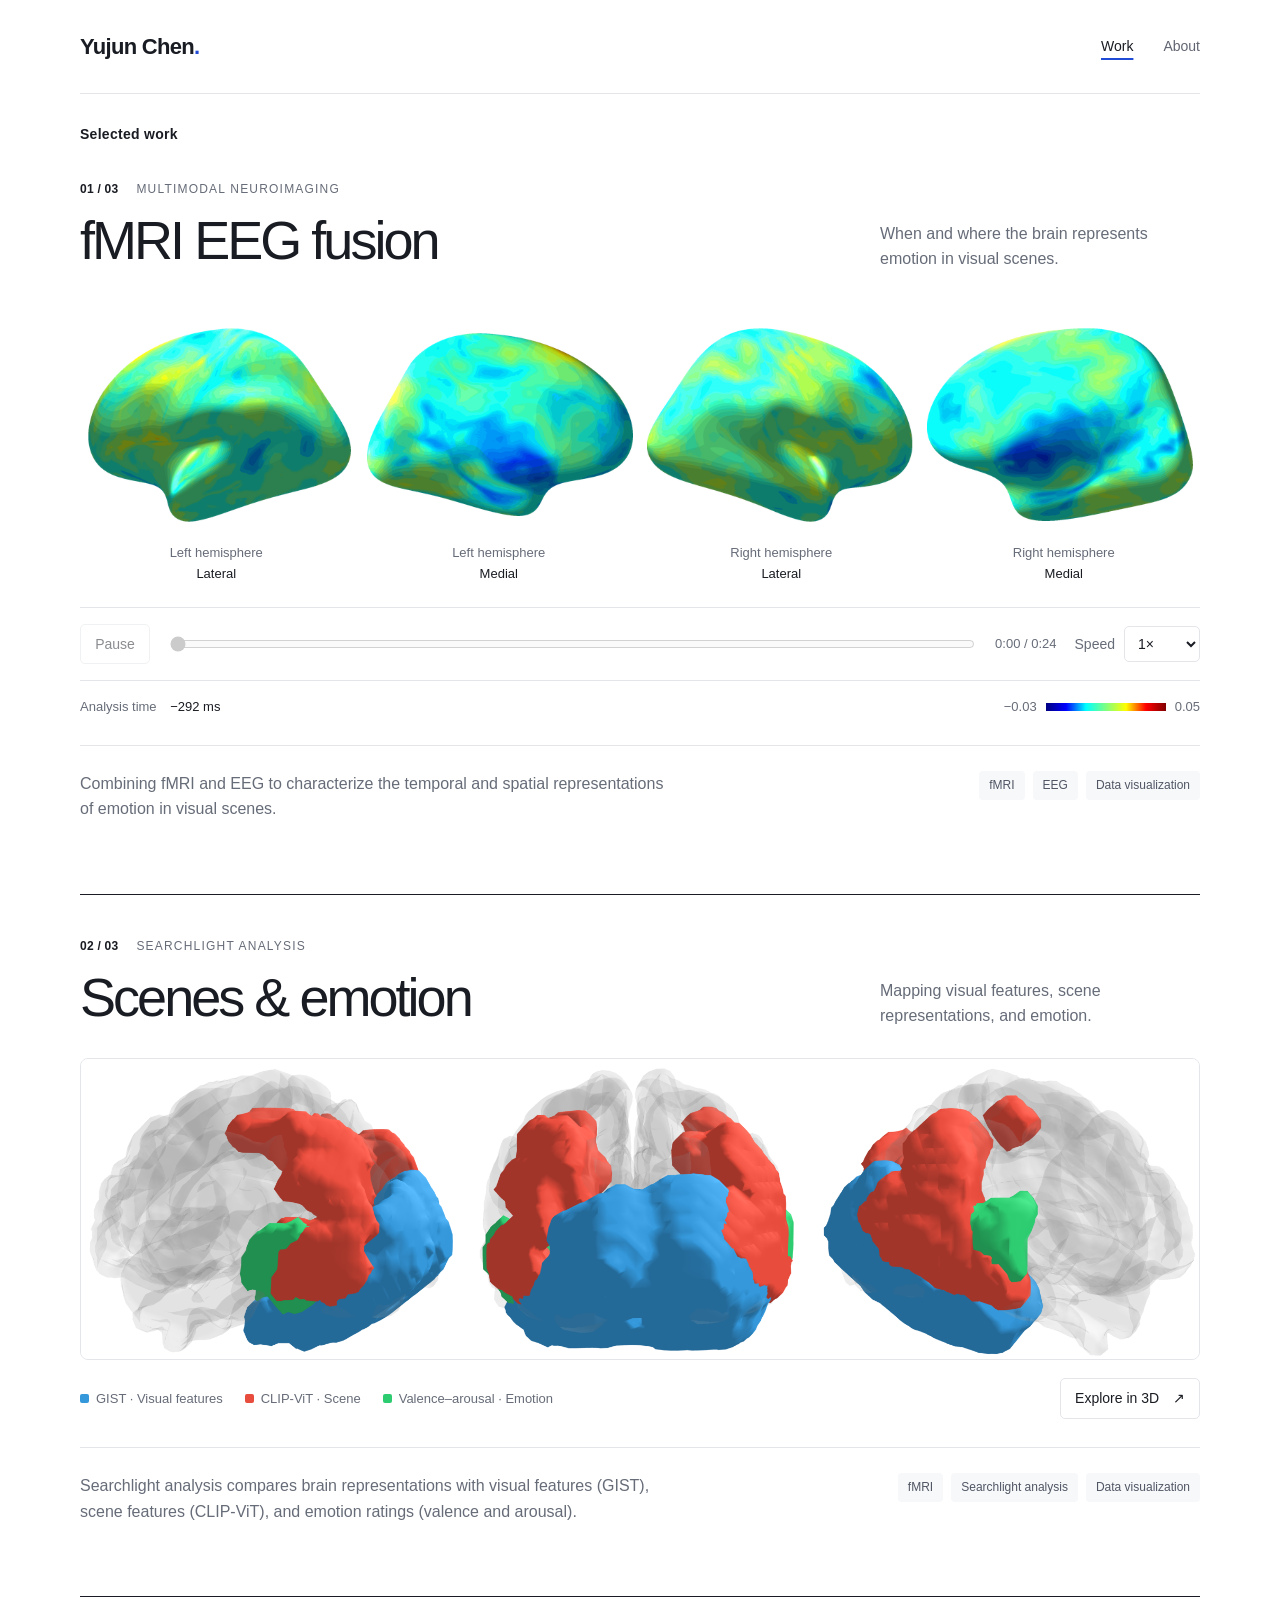
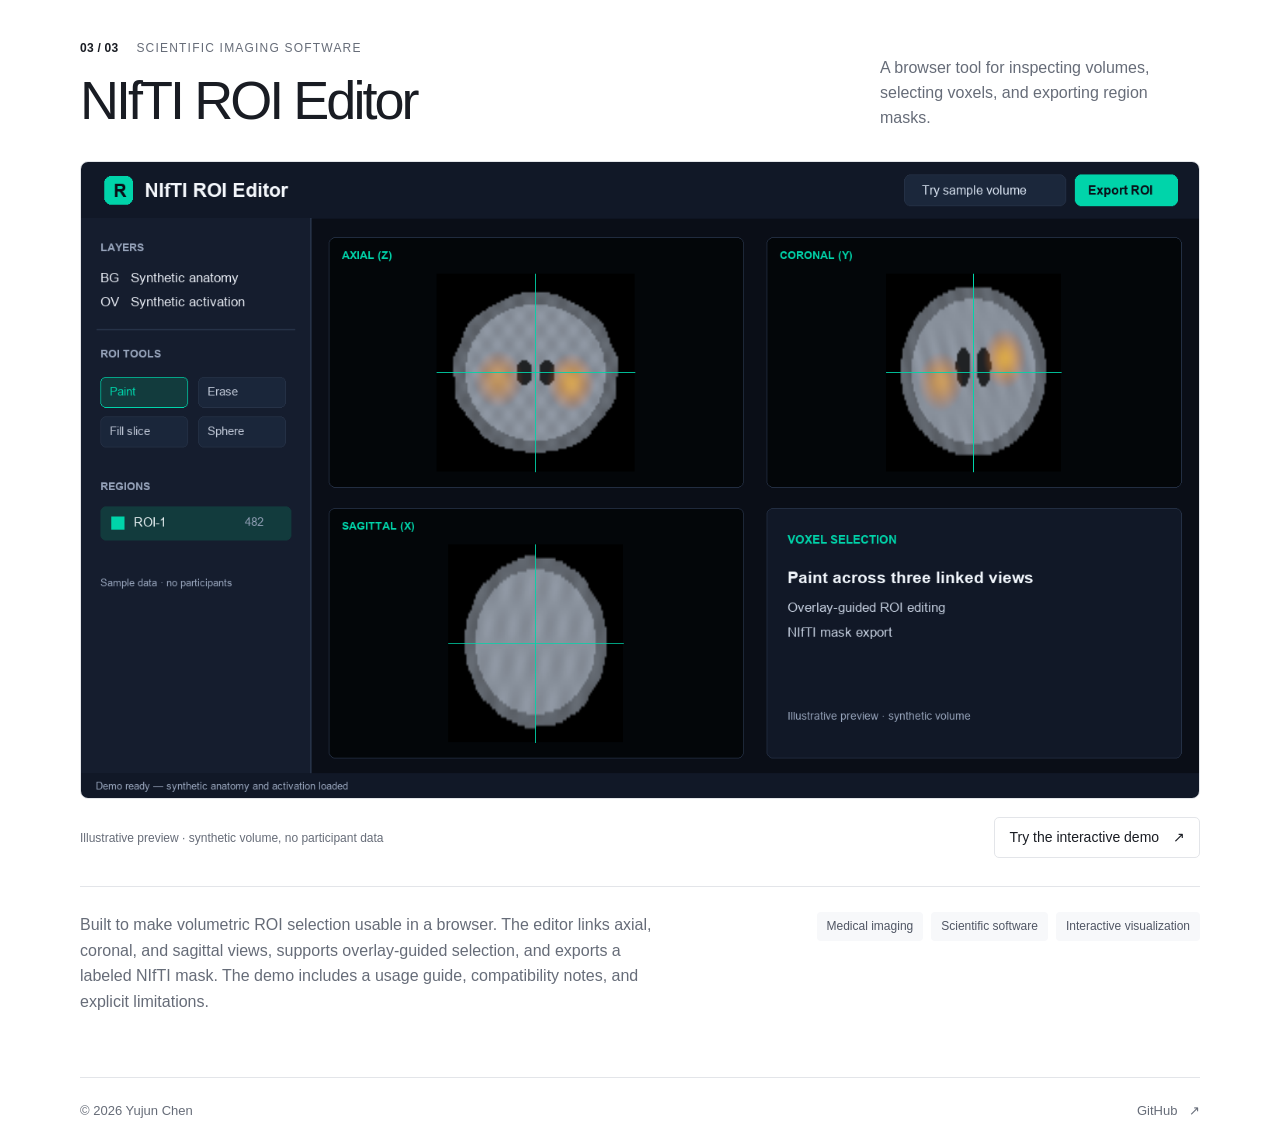
==== commit 65f6dd8e: "Add public NIfTI ROI editor portfolio demo" ====
--- a/index.html
+++ b/index.html
@@ -2,10 +2,10 @@
 <html lang="en">
 <head>
 <meta charset="utf-8"><meta name="viewport" content="width=device-width,initial-scale=1">
-<meta name="description" content="Neuroimaging projects by Yujun Chen: fMRI EEG fusion and spatial representations of visual scenes and emotion.">
+<meta name="description" content="Selected work by Yujun Chen: fMRI EEG fusion, scene and emotion maps, and a browser-based NIfTI ROI editor.">
 <meta name="theme-color" content="#ffffff"><title>Yujun Chen — Selected work</title>
 <link rel="icon" href="data:image/svg+xml,%3Csvg xmlns='http://www.w3.org/2000/svg' viewBox='0 0 64 64'%3E%3Crect width='64' height='64' rx='14' fill='%231b43db'/%3E%3Ctext x='32' y='43' text-anchor='middle' font-family='Arial' font-weight='700' font-size='32' fill='white'%3EYC%3C/text%3E%3C/svg%3E">
-<link rel="stylesheet" href="assets/styles.f03ae38cdf95.css">
+<link rel="stylesheet" href="assets/styles.7fe2f8b704b8.css">
 </head>
 <body id="top">
 <a class="skip-link" href="#main">Skip to content</a>
@@ -17,7 +17,7 @@
 <section class="work-section" id="work" aria-labelledby="work-title">
 <div class="collection-label"><h1 id="work-title">Selected work</h1></div>
 <article aria-labelledby="fusion-title">
-<header class="project-heading"><div><p class="eyebrow project-kicker"><span class="project-number">01 / 02</span><span>Multimodal neuroimaging</span></p><h2 id="fusion-title">fMRI EEG fusion</h2></div><p class="project-intro">When and where the brain represents emotion in visual scenes.</p></header>
+<header class="project-heading"><div><p class="eyebrow project-kicker"><span class="project-number">01 / 03</span><span>Multimodal neuroimaging</span></p><h2 id="fusion-title">fMRI EEG fusion</h2></div><p class="project-intro">When and where the brain represents emotion in visual scenes.</p></header>
 <figure class="project-figure">
 <div class="video-stage fusion-row">
 <video id="fusion-video" controls muted loop playsinline preload="metadata" poster="media/fmri-eeg-fusion-row-poster.png" width="1600" height="300" aria-label="Synchronized fMRI EEG fusion: left lateral, left medial, right lateral, and right medial views" aria-describedby="fusion-caption">
@@ -37,7 +37,7 @@
 <div class="project-notes"><p>Combining fMRI and EEG to characterize the temporal and spatial representations of emotion in visual scenes.</p><ul class="tags" aria-label="Project topics"><li>fMRI</li><li>EEG</li><li>Data visualization</li></ul></div>
 </article>
 <article class="next-project" id="scene-emotion" aria-labelledby="scene-title">
-<header class="project-heading"><div><p class="eyebrow project-kicker"><span class="project-number">02 / 02</span><span>Searchlight analysis</span></p><h2 id="scene-title">Scenes &amp; emotion</h2></div><p class="project-intro">Mapping visual features, scene representations, and emotion.</p></header>
+<header class="project-heading"><div><p class="eyebrow project-kicker"><span class="project-number">02 / 03</span><span>Searchlight analysis</span></p><h2 id="scene-title">Scenes &amp; emotion</h2></div><p class="project-intro">Mapping visual features, scene representations, and emotion.</p></header>
 <figure class="project-figure">
 <div class="brain-stage">
 <img id="brain-poster" class="brain-poster" src="media/scene-emotion-views.png" alt="Three views of a translucent brain showing GIST regions in blue, scene regions in red, and emotion regions in green." width="4224" height="1133" loading="lazy">
@@ -49,6 +49,14 @@
 </figure>
 <div class="project-notes"><p>Searchlight analysis compares brain representations with visual features (GIST), scene features (CLIP-ViT), and emotion ratings (valence and arousal).</p><ul class="tags" aria-label="Project topics"><li>fMRI</li><li>Searchlight analysis</li><li>Data visualization</li></ul></div>
 </article>
+<article class="next-project" id="roi-editor" aria-labelledby="roi-title">
+<header class="project-heading"><div><p class="eyebrow project-kicker"><span class="project-number">03 / 03</span><span>Scientific imaging software</span></p><h2 id="roi-title">NIfTI ROI Editor</h2></div><p class="project-intro">A browser tool for inspecting volumes, selecting voxels, and exporting region masks.</p></header>
+<figure class="project-figure">
+<a class="roi-preview-link" href="roi-editor/" aria-label="Explore the NIfTI ROI Editor and its demo"><img src="media/roi-editor-preview.png" alt="Illustrative editor preview using synthetic anatomy and activation maps, three linked slice views, and ROI painting controls." width="1440" height="820" loading="lazy"></a>
+<figcaption class="roi-caption"><span>Illustrative preview · synthetic volume, no participant data</span><a class="roi-demo-link" href="roi-editor/">Try the interactive demo <span aria-hidden="true">↗</span></a></figcaption>
+</figure>
+<div class="project-notes"><p>Built to make volumetric ROI selection usable in a browser. The editor links axial, coronal, and sagittal views, supports overlay-guided selection, and exports a labeled NIfTI mask. The demo includes a usage guide, compatibility notes, and explicit limitations.</p><ul class="tags" aria-label="Project topics"><li>Medical imaging</li><li>Scientific software</li><li>Interactive visualization</li></ul></div>
+</article>
 </section>
 </main>
 <footer class="wrap"><span>© <span id="year">2026</span> Yujun Chen</span><a href="https://github.com/brainyfroggy" target="_blank" rel="noopener noreferrer">GitHub <span aria-hidden="true">↗</span></a></footer>
--- a/assets/styles.7fe2f8b704b8.css
+++ b/assets/styles.7fe2f8b704b8.css
@@ -0,0 +1,24 @@
+:root{--ink:#191c23;--muted:#666c78;--blue:#204bd6;--line:#e3e5e9;--soft:#f7f8fa;font-family:Arial,Helvetica,sans-serif;color:var(--ink);background:#fff;font-synthesis:none;scroll-behavior:smooth;scroll-padding-top:28px}
+*{box-sizing:border-box}body{margin:0;font-size:16px;line-height:1.6}a{color:inherit;text-decoration:none}a:hover{color:var(--blue)}a:focus-visible,video:focus-visible{outline:2px solid var(--blue);outline-offset:6px}::selection{background:#dbe4ff}.wrap{width:min(1120px,calc(100% - 96px));margin-inline:auto}.skip-link{position:fixed;top:-100px;left:20px;background:var(--ink);color:white;padding:12px;z-index:10}.skip-link:focus{top:10px}.site-header{display:flex;align-items:center;justify-content:space-between;padding-block:29px;border-bottom:1px solid var(--line);gap:24px}.wordmark{font-size:22px;font-weight:700;letter-spacing:-.7px}.brand-period{color:var(--blue)}nav{display:flex;gap:30px;align-items:center}nav a{font-size:14px;color:#606571}nav a[aria-current=page]{color:var(--ink);text-decoration:underline;text-decoration-thickness:2px;text-underline-offset:7px;text-decoration-color:var(--blue)}nav a span{margin-left:3px}h1,h2,h3,p,figure{margin:0}h1,h2{font-weight:500;letter-spacing:-.045em;line-height:1.15}.work-section{padding:32px 0 62px}.collection-label{display:flex;align-items:center;justify-content:space-between;color:var(--muted);margin-bottom:28px}.collection-label h1,.collection-label span{font-size:13px;font-weight:400;letter-spacing:.02em}.collection-label span{font-variant-numeric:tabular-nums}.eyebrow{font-size:12px;letter-spacing:.1em;text-transform:uppercase;color:var(--muted);font-weight:500}.project-heading{display:flex;align-items:flex-end;justify-content:space-between;gap:48px;margin-bottom:30px}.project-heading h2{font-size:clamp(34px,4.4vw,54px);margin-top:10px;letter-spacing:-.055em}.project-intro{max-width:320px;color:var(--muted);font-size:16px;line-height:1.55}.video-stage{background:#9b9bbc;border-radius:8px;overflow:hidden;line-height:0;isolation:isolate}video{display:block;width:100%;height:auto;aspect-ratio:1440/914;object-fit:contain}figcaption{display:flex;justify-content:space-between;gap:14px;padding-top:13px;font-size:12px;color:var(--muted);line-height:1.5}.project-notes{margin-top:28px;padding-top:25px;border-top:1px solid var(--line);display:flex;justify-content:space-between;align-items:flex-start;gap:40px}.project-notes p{max-width:590px;color:var(--muted);font-size:16px}.tags{list-style:none;padding:0;margin:0;display:flex;gap:8px;flex-wrap:wrap;flex-shrink:0}.tags li{background:var(--soft);padding:5px 10px;border-radius:4px;font-size:12px;color:#505664}.page-heading{padding:55px 0 40px}.page-heading h1{font-size:48px}.split-section{display:grid;grid-template-columns:1fr 1.1fr;gap:80px;border-top:1px solid var(--line);padding:55px 0}.section-index{margin-bottom:20px}.split-section h2{font-size:34px}.section-body{max-width:490px}.large-copy{font-size:24px;line-height:1.4;letter-spacing:-.025em;margin-bottom:16px}.muted{color:var(--muted)}.draft-label{color:var(--muted);font-size:12px;letter-spacing:.06em;text-transform:uppercase;margin-top:23px}.pending-control{display:inline-flex;align-items:center;gap:30px;margin-top:24px;border:1px solid var(--line);padding:10px 16px;border-radius:5px;font-size:14px;color:var(--muted)}.contact-section{border-top:1px solid var(--ink);padding:54px 0 64px}.contact-content{display:grid;grid-template-columns:1fr 1.1fr;gap:80px;margin-top:24px}.contact-content h2{font-size:48px}.contact-links{display:flex;flex-direction:column;gap:2px}.pending-link,.active-link{display:flex;justify-content:space-between;padding:9px 0;border-bottom:1px solid var(--line);font-size:16px;gap:20px}.pending-link span{font-size:13px;color:var(--muted);align-self:center}.active-link{color:var(--blue)}footer{border-top:1px solid var(--line);padding-block:23px;display:flex;justify-content:space-between;gap:20px;color:var(--muted);font-size:13px}footer a span{margin-left:8px}
+@media(max-width:850px){.wrap{width:calc(100% - 48px)}.project-heading{gap:25px}.project-intro{max-width:260px;font-size:15px}.project-notes{flex-direction:column;gap:20px}.split-section,.contact-content{gap:40px;grid-template-columns:1fr 1.2fr}}
+@media(max-width:600px){.wrap{width:calc(100% - 36px)}.site-header{padding:22px 0;flex-wrap:wrap;gap:17px}nav{gap:22px;flex-wrap:wrap}nav a{font-size:14px}.wordmark{font-size:21px}.work-section{padding-top:26px;padding-bottom:42px}.collection-label{margin-bottom:24px}.project-heading{flex-direction:column;align-items:flex-start;gap:14px;margin-bottom:23px}.project-heading h2{font-size:38px}.project-intro{max-width:100%;font-size:16px}.video-stage{border-radius:5px}figcaption{flex-direction:column;gap:4px;font-size:12px}.project-notes{margin-top:24px;padding-top:22px}.split-section,.contact-content{grid-template-columns:1fr;gap:26px}.split-section{padding-block:40px}.section-index{margin-bottom:16px}.section-body{max-width:none}.contact-section{padding-block:40px}.contact-content h2{font-size:40px}.page-heading{padding-block:35px}.page-heading h1{font-size:40px}footer{font-size:12px}}
+@media(prefers-reduced-motion:reduce){:root{scroll-behavior:auto}}
+.about-intro{display:grid;grid-template-columns:1.12fr 1fr;gap:24px;align-items:center;padding:64px 0 48px}.about-copy h1{font-size:clamp(40px,5vw,60px);margin:17px 0 24px}.about-copy>p:not(.eyebrow){max-width:590px;color:var(--muted)}.about-copy .about-lead{font-size:24px;line-height:1.45;letter-spacing:-.02em;margin-bottom:20px;color:var(--ink)!important}.portrait{align-self:center;width:100%;mix-blend-mode:multiply}.portrait img{display:block;width:100%;height:auto}.profile-links{display:flex;flex-wrap:wrap;gap:12px 28px;margin-top:25px}.profile-links a{font-size:15px;border-bottom:1px solid var(--line);padding:6px 0}.profile-links a span{margin-left:14px;color:var(--blue)}.research-direction,.research-interests{display:grid;grid-template-columns:1fr 2fr;gap:56px;border-top:1px solid var(--line);padding:42px 0}.research-direction h2,.research-interests h2{font-size:28px;letter-spacing:-.025em}.research-copy p{color:var(--muted);max-width:720px}.research-copy p+p{margin-top:18px}.interest-list{display:grid;grid-template-columns:1fr 1fr;gap:0 24px;list-style:none;padding:0;margin:0}.interest-list li{font-size:16px;padding:13px 0;border-bottom:1px solid var(--line)}.interest-list li span{display:block;font-size:14px;color:var(--muted);margin-top:2px}.resume-section{border-top:1px solid var(--ink);padding:48px 0 64px;scroll-margin-top:24px}.resume-heading{display:flex;justify-content:space-between;gap:24px;align-items:center}.resume-heading h2{font-size:40px;margin-top:9px}.resume-actions{display:flex;gap:18px;align-items:center;flex-wrap:wrap;font-size:14px}.resume-actions a{padding:10px 15px;border-radius:4px}.resume-open{border:1px solid var(--line)}.resume-download{background:var(--ink);color:white}.resume-download:hover{background:var(--blue);color:white}.resume-actions a span{margin-left:12px}.resume-note{font-size:14px;color:var(--muted);margin:22px 0}.resume-pages{display:grid;gap:24px;max-width:900px;margin-inline:auto}.resume-pages a{display:block;border:1px solid var(--line);box-shadow:0 3px 16px #17233408}.resume-pages img{display:block;width:100%;height:auto}.resume-pages a:hover{border-color:#adb7ce}
+@media(max-width:850px){.about-intro{grid-template-columns:1.2fr 1fr;gap:0}.about-copy .about-lead{font-size:22px}.research-direction,.research-interests{grid-template-columns:1fr 2fr;gap:28px}.resume-heading{align-items:flex-start;flex-direction:column}}
+@media(max-width:600px){.about-intro{grid-template-columns:1fr;padding:34px 0 28px}.portrait{grid-row:1;max-width:350px;justify-self:center;margin-bottom:22px}.about-copy .about-lead{font-size:22px}.about-copy h1{font-size:42px;margin:14px 0 20px}.research-direction,.research-interests{grid-template-columns:1fr;gap:22px;padding:30px 0}.interest-list{grid-template-columns:1fr}.resume-section{padding-top:34px}.resume-actions{gap:10px}.resume-actions a{padding:10px 12px}.resume-heading h2{font-size:36px}.resume-pages{gap:16px}.about-copy .eyebrow{font-size:12px;letter-spacing:.06em}}
+.view-labels>span>span{display:block;margin-top:3px;color:var(--ink)}
+.next-project{margin-top:76px;padding-top:34px;border-top:1px solid var(--ink)}.brain-stage{border:1px solid var(--line);border-radius:8px;overflow:hidden;background:#fff}.brain-poster{display:block;width:100%;height:auto}.brain-plot{width:100%;height:530px}.brain-caption{align-items:center;flex-wrap:wrap;gap:18px;padding-top:18px}.brain-legend{list-style:none;display:flex;flex-wrap:wrap;gap:12px 22px;padding:0;margin:0;font-size:13px}.brain-legend li{display:flex;align-items:center;gap:7px}.swatch{width:9px;height:9px;border-radius:2px;display:inline-block;flex-shrink:0}.gist{background:#3498db}.scene{background:#e74c3c}.emotion{background:#2ecc71}button{font:inherit;cursor:pointer}button:focus-visible,input:focus-visible{outline:2px solid var(--blue);outline-offset:4px}.explore-button{border:1px solid var(--line);background:#fff;color:var(--ink);border-radius:5px;padding:9px 14px;font-size:14px;white-space:nowrap}.explore-button:hover{border-color:var(--blue);color:var(--blue)}.explore-button span{margin-left:10px}.explore-button:disabled{opacity:.6;cursor:wait}.brain-controls{display:flex;align-items:center;flex-wrap:wrap;gap:18px 28px;border-top:1px solid var(--line);padding-top:18px;margin-top:20px}.view-controls{display:flex;gap:6px;flex-wrap:wrap}.view-controls button{font-size:13px;background:var(--soft);border:1px solid var(--line);border-radius:4px;padding:7px 12px}.view-controls button:hover{color:var(--blue)}.layer-controls{display:flex;gap:18px;flex-wrap:wrap;font-size:14px}.layer-controls label{display:flex;gap:5px;align-items:center;cursor:pointer}.layer-controls input{accent-color:var(--blue);width:16px;height:16px}.brain-controls p{font-size:13px;color:var(--muted);width:100%}.brain-status{font-size:14px;color:var(--muted);margin-top:12px}.brain-status:empty{display:none}[hidden]{display:none!important}
+@media(max-width:600px){.next-project{margin-top:50px;padding-top:28px}.brain-plot{height:380px}.brain-caption{align-items:flex-start;gap:16px}.brain-legend{gap:8px 16px}.brain-legend li{font-size:12px}.brain-controls{gap:16px}.brain-stage{border-radius:5px}}
+.fusion-row{background:transparent;border:0;border-radius:0;overflow:visible;padding-top:18px}.fusion-row video{aspect-ratio:16/3;background:transparent}.view-labels{display:grid;grid-template-columns:repeat(4,minmax(0,1fr));gap:10px;padding:14px 0 24px;font-size:13px;line-height:1.4;text-align:center;color:var(--muted)}.fusion-controls{display:flex;align-items:center;gap:18px;padding:16px 0;border-top:1px solid var(--line);border-bottom:1px solid var(--line)}.fusion-controls button{min-width:70px;padding:8px 12px;font-size:14px;border:1px solid var(--line);border-radius:5px;background:#fff;color:var(--ink)}.fusion-controls button:hover{border-color:var(--blue);color:var(--blue)}.fusion-controls button:disabled{opacity:.5;cursor:wait}.fusion-seek{flex:1;min-width:60px;accent-color:var(--blue);cursor:pointer;height:24px}.fusion-elapsed{font-size:13px;color:var(--muted);font-variant-numeric:tabular-nums;white-space:nowrap}.speed-label{display:flex;align-items:center;gap:9px;font-size:14px;color:var(--muted)}.speed-label select{font:inherit;border:1px solid var(--line);border-radius:5px;padding:8px 9px;background:#fff;color:var(--ink);cursor:pointer}.speed-label select:focus-visible{outline:2px solid var(--blue);outline-offset:3px}.fusion-caption{padding-top:16px;align-items:center;font-size:13px}.fusion-caption output{display:inline-block;margin-left:10px;min-width:72px;font-variant-numeric:tabular-nums;color:var(--ink)}.fusion-scale{display:flex;align-items:center;gap:9px;font-variant-numeric:tabular-nums}.fusion-gradient{display:inline-block;width:120px;height:8px;background:linear-gradient(to right,#000080,#0000ff,#00ffff,#80ff80,#ffff00,#ff0000,#800000)}.sr-only{position:absolute;width:1px;height:1px;padding:0;margin:-1px;overflow:hidden;clip:rect(0,0,0,0);white-space:nowrap;border:0}
+@media(max-width:600px){.fusion-row{padding-top:8px}.view-labels{font-size:12px;gap:8px;padding:10px 0 20px}.fusion-controls{gap:10px;flex-wrap:wrap}.fusion-controls button{min-width:60px}.fusion-seek{flex-basis:calc(100% - 85px)}.fusion-elapsed{margin-left:0}.speed-label{margin-left:auto}.fusion-caption{flex-direction:row;align-items:center;gap:8px;font-size:12px}.fusion-caption output{min-width:55px;margin-left:5px}.fusion-gradient{width:65px}}
+.collection-label{margin-bottom:38px}.collection-label h1{font-size:14px;color:var(--ink);font-weight:600}.project-heading{display:grid;grid-template-columns:minmax(0,1fr) minmax(250px,320px);align-items:end;gap:32px}.project-heading>div{min-width:0}.project-kicker{display:flex;align-items:center;gap:18px;flex-wrap:wrap}.project-number{font-variant-numeric:tabular-nums;color:var(--ink);font-weight:600;letter-spacing:.02em}.project-intro{max-width:none}.next-project{margin-top:72px;padding-top:42px}
+@media(max-width:600px){.collection-label{margin-bottom:30px}.project-heading{grid-template-columns:1fr;gap:14px}.project-kicker{gap:14px}.next-project{margin-top:54px;padding-top:34px}}
+.roi-preview-link{display:block;overflow:hidden;border:1px solid var(--line);border-radius:8px;background:#0a0e17}
+.roi-preview-link img{display:block;width:100%;height:auto;transition:transform .25s ease}
+.roi-preview-link:hover img{transform:scale(1.012)}
+.roi-caption{align-items:center;flex-wrap:wrap;gap:14px;padding-top:18px}
+.roi-demo-link{display:inline-block;padding:9px 14px;border:1px solid var(--line);border-radius:5px;color:var(--ink);font-size:14px;white-space:nowrap}
+.roi-demo-link:hover{color:var(--blue);border-color:var(--blue)}
+.roi-demo-link span{margin-left:10px}
+@media(max-width:600px){.roi-preview-link{border-radius:5px}.roi-caption{align-items:flex-start;gap:10px}.roi-demo-link{margin-top:3px}}
+@media(prefers-reduced-motion:reduce){.roi-preview-link img{transition:none}}
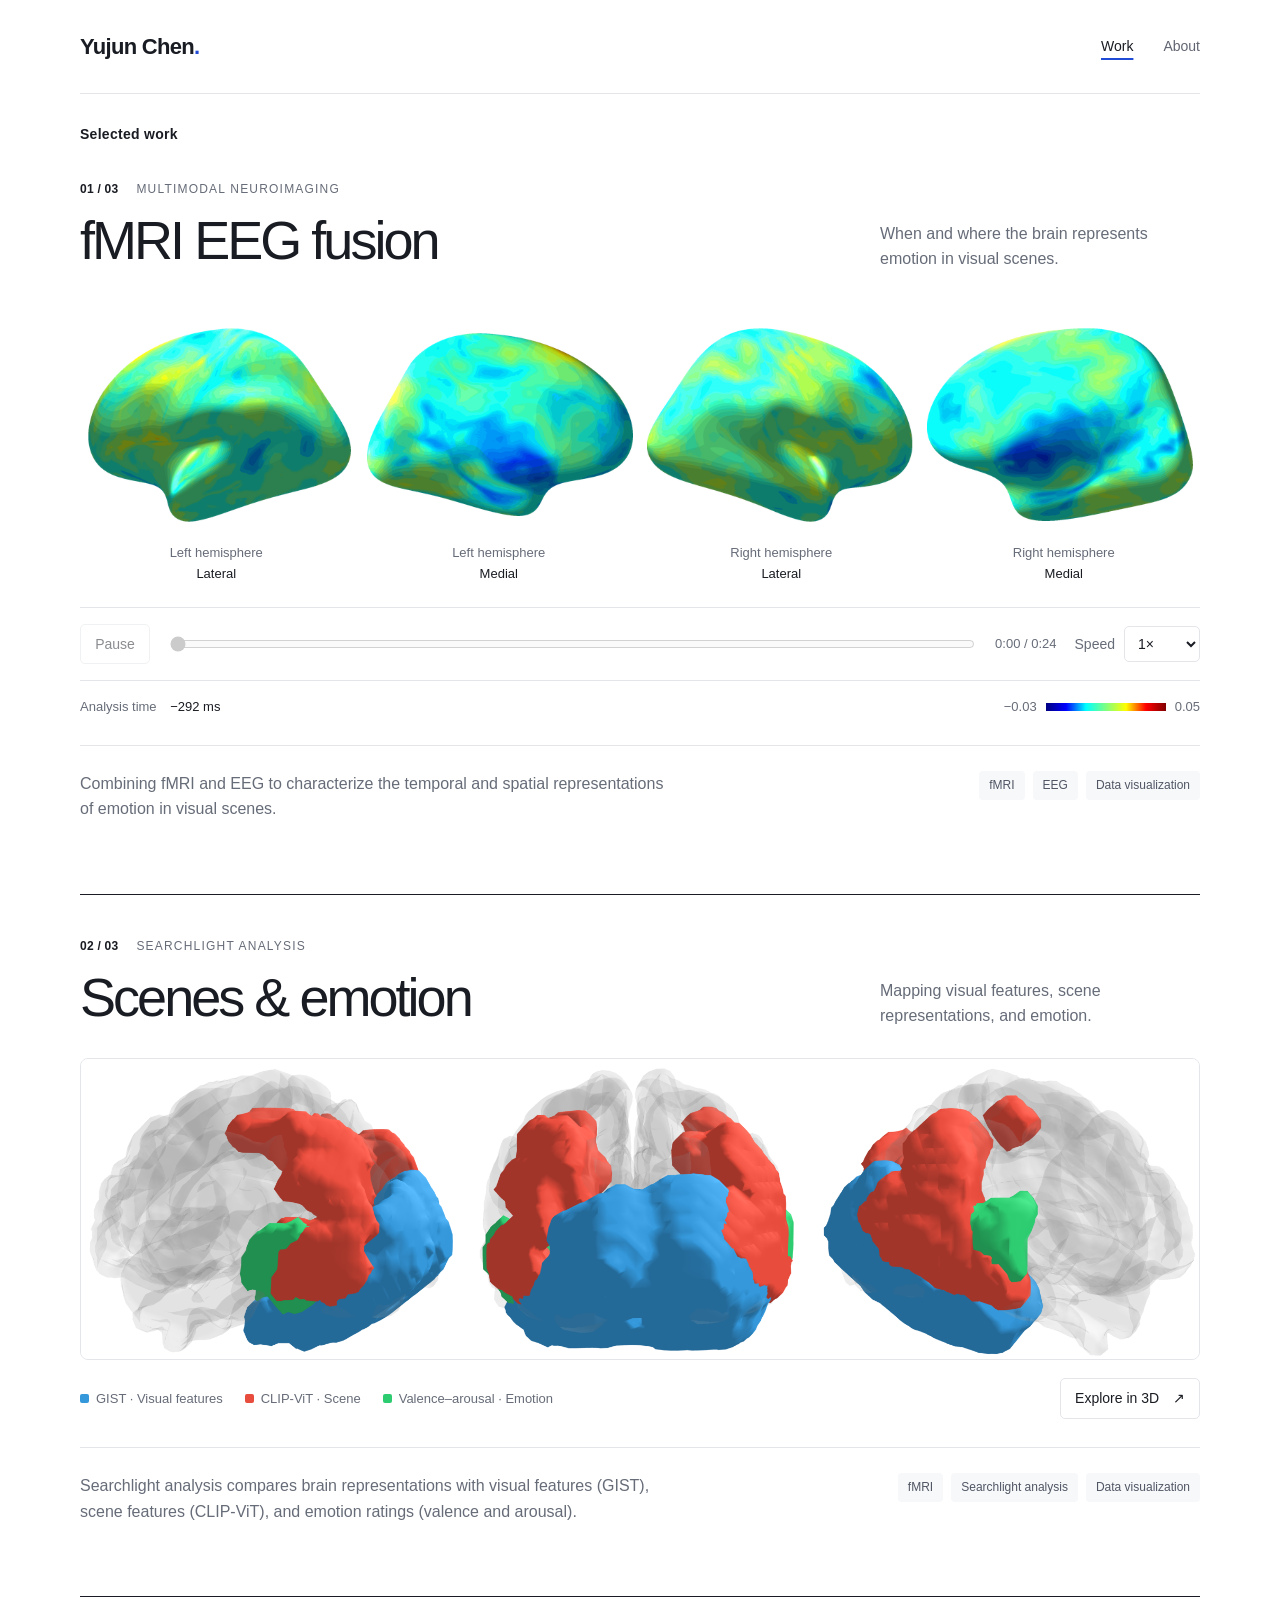
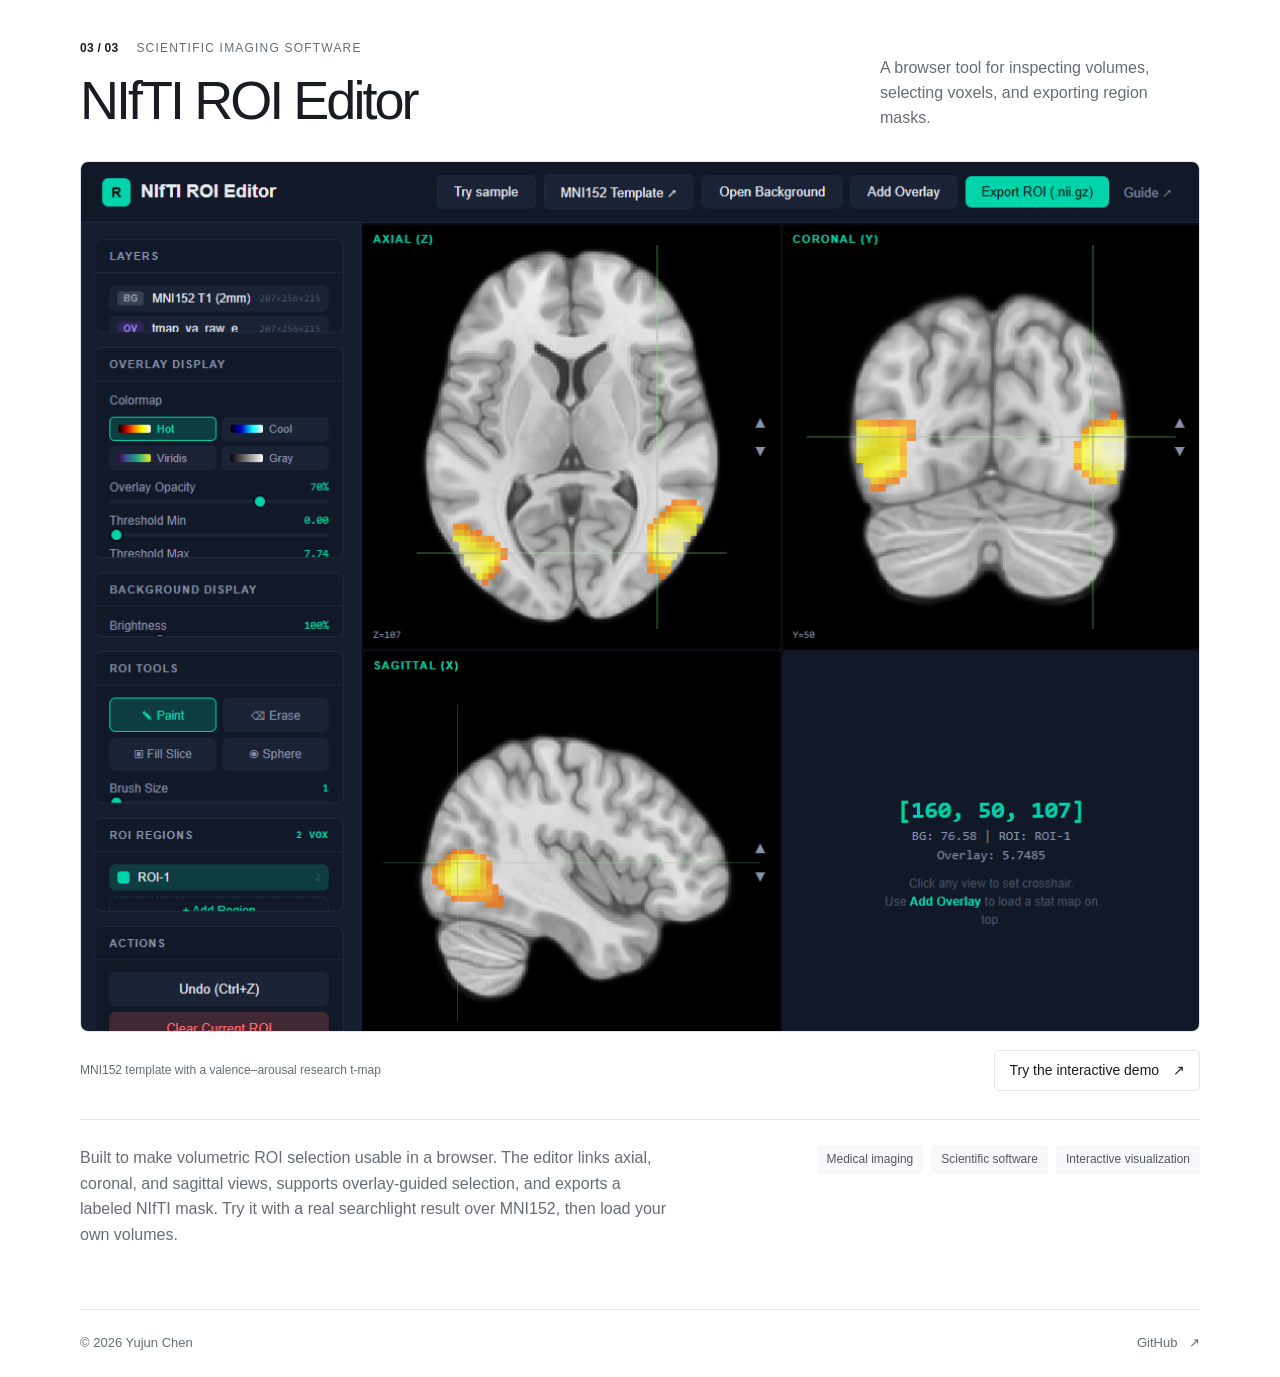
==== commit dd8d726c: "Show MNI152 and research t-map in ROI editor demo" ====
--- a/index.html
+++ b/index.html
@@ -52,10 +52,10 @@
 <article class="next-project" id="roi-editor" aria-labelledby="roi-title">
 <header class="project-heading"><div><p class="eyebrow project-kicker"><span class="project-number">03 / 03</span><span>Scientific imaging software</span></p><h2 id="roi-title">NIfTI ROI Editor</h2></div><p class="project-intro">A browser tool for inspecting volumes, selecting voxels, and exporting region masks.</p></header>
 <figure class="project-figure">
-<a class="roi-preview-link" href="roi-editor/" aria-label="Explore the NIfTI ROI Editor and its demo"><img src="media/roi-editor-preview.png" alt="Illustrative editor preview using synthetic anatomy and activation maps, three linked slice views, and ROI painting controls." width="1440" height="820" loading="lazy"></a>
-<figcaption class="roi-caption"><span>Illustrative preview · synthetic volume, no participant data</span><a class="roi-demo-link" href="roi-editor/">Try the interactive demo <span aria-hidden="true">↗</span></a></figcaption>
+<a class="roi-preview-link" href="roi-editor/" aria-label="Explore the NIfTI ROI Editor and its demo"><img src="media/roi-editor-preview-mni152.png" alt="Screenshot of the NIfTI ROI Editor showing an MNI152 anatomical template, a valence–arousal t-map, three linked slice views, and ROI painting controls." width="1106" height="860" loading="lazy"></a>
+<figcaption class="roi-caption"><span>MNI152 template with a valence–arousal research t-map</span><a class="roi-demo-link" href="roi-editor/">Try the interactive demo <span aria-hidden="true">↗</span></a></figcaption>
 </figure>
-<div class="project-notes"><p>Built to make volumetric ROI selection usable in a browser. The editor links axial, coronal, and sagittal views, supports overlay-guided selection, and exports a labeled NIfTI mask. The demo includes a usage guide, compatibility notes, and explicit limitations.</p><ul class="tags" aria-label="Project topics"><li>Medical imaging</li><li>Scientific software</li><li>Interactive visualization</li></ul></div>
+<div class="project-notes"><p>Built to make volumetric ROI selection usable in a browser. The editor links axial, coronal, and sagittal views, supports overlay-guided selection, and exports a labeled NIfTI mask. Try it with a real searchlight result over MNI152, then load your own volumes.</p><ul class="tags" aria-label="Project topics"><li>Medical imaging</li><li>Scientific software</li><li>Interactive visualization</li></ul></div>
 </article>
 </section>
 </main>
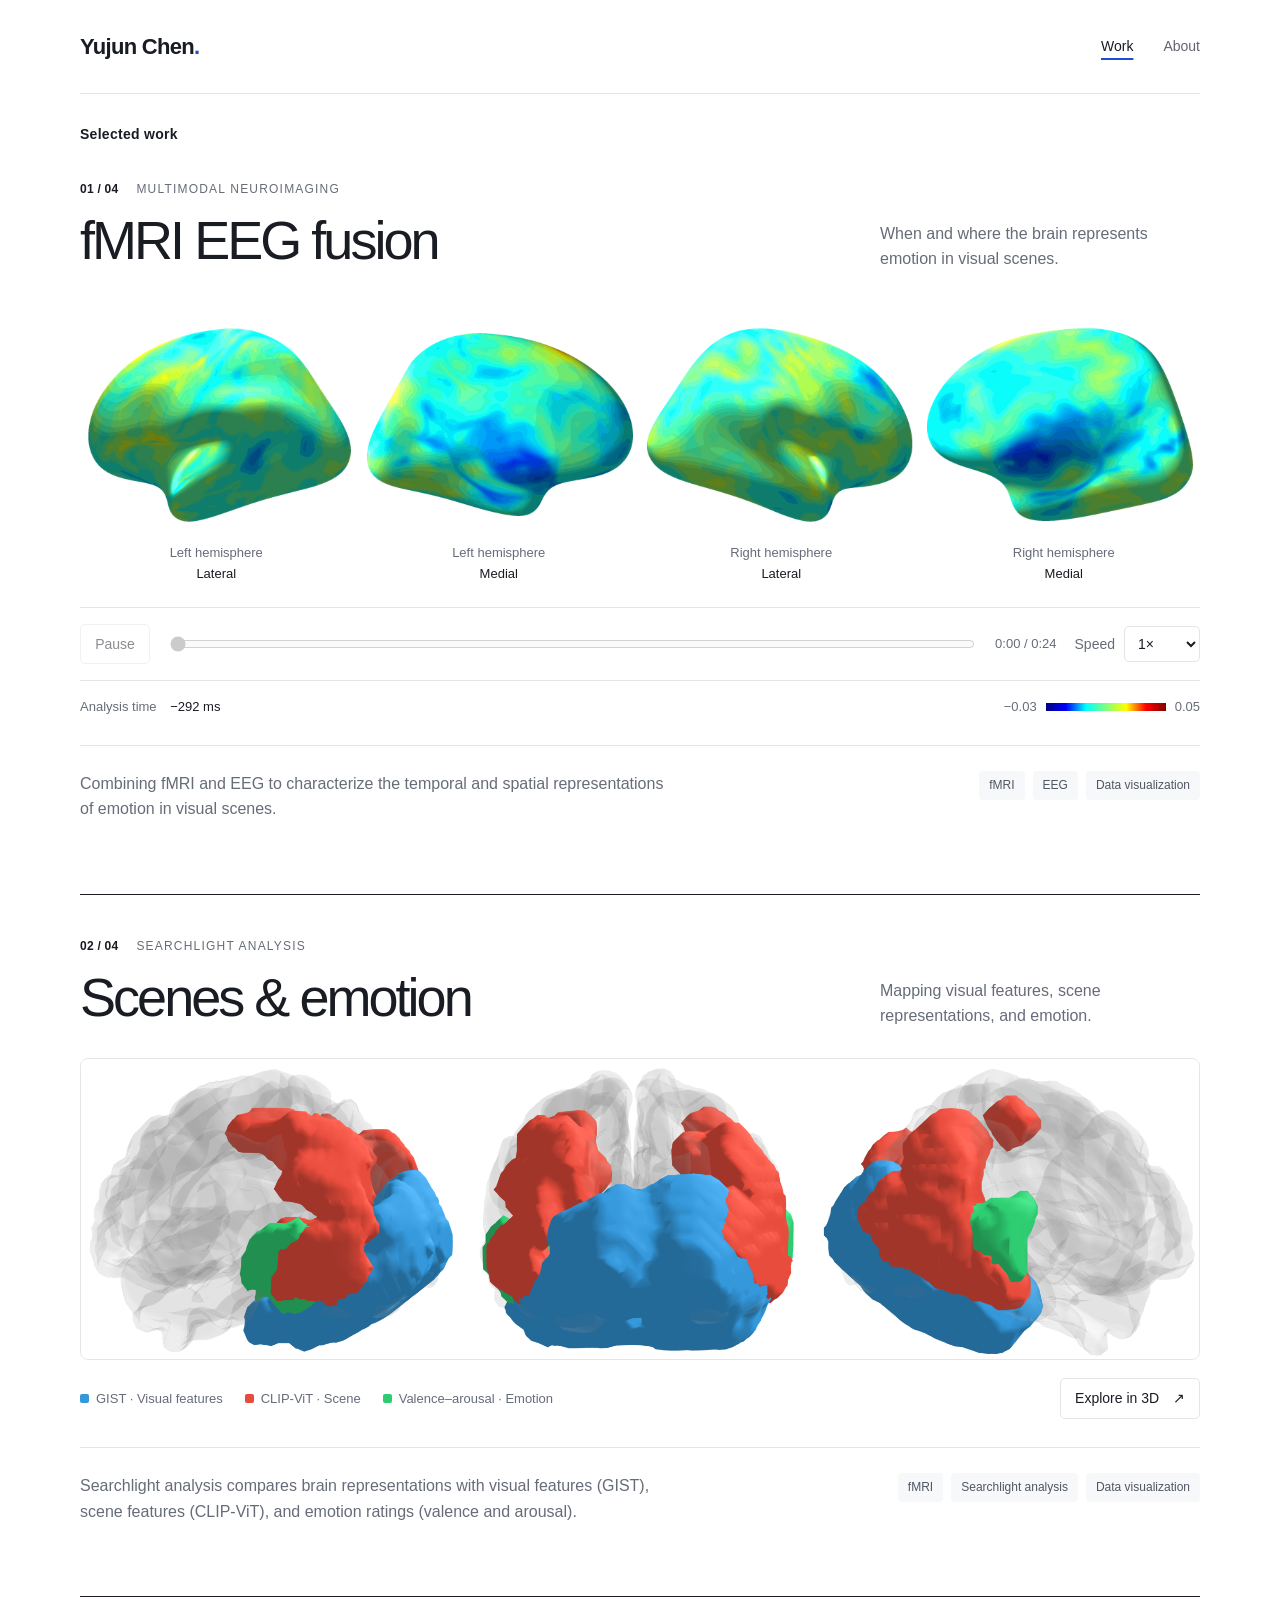
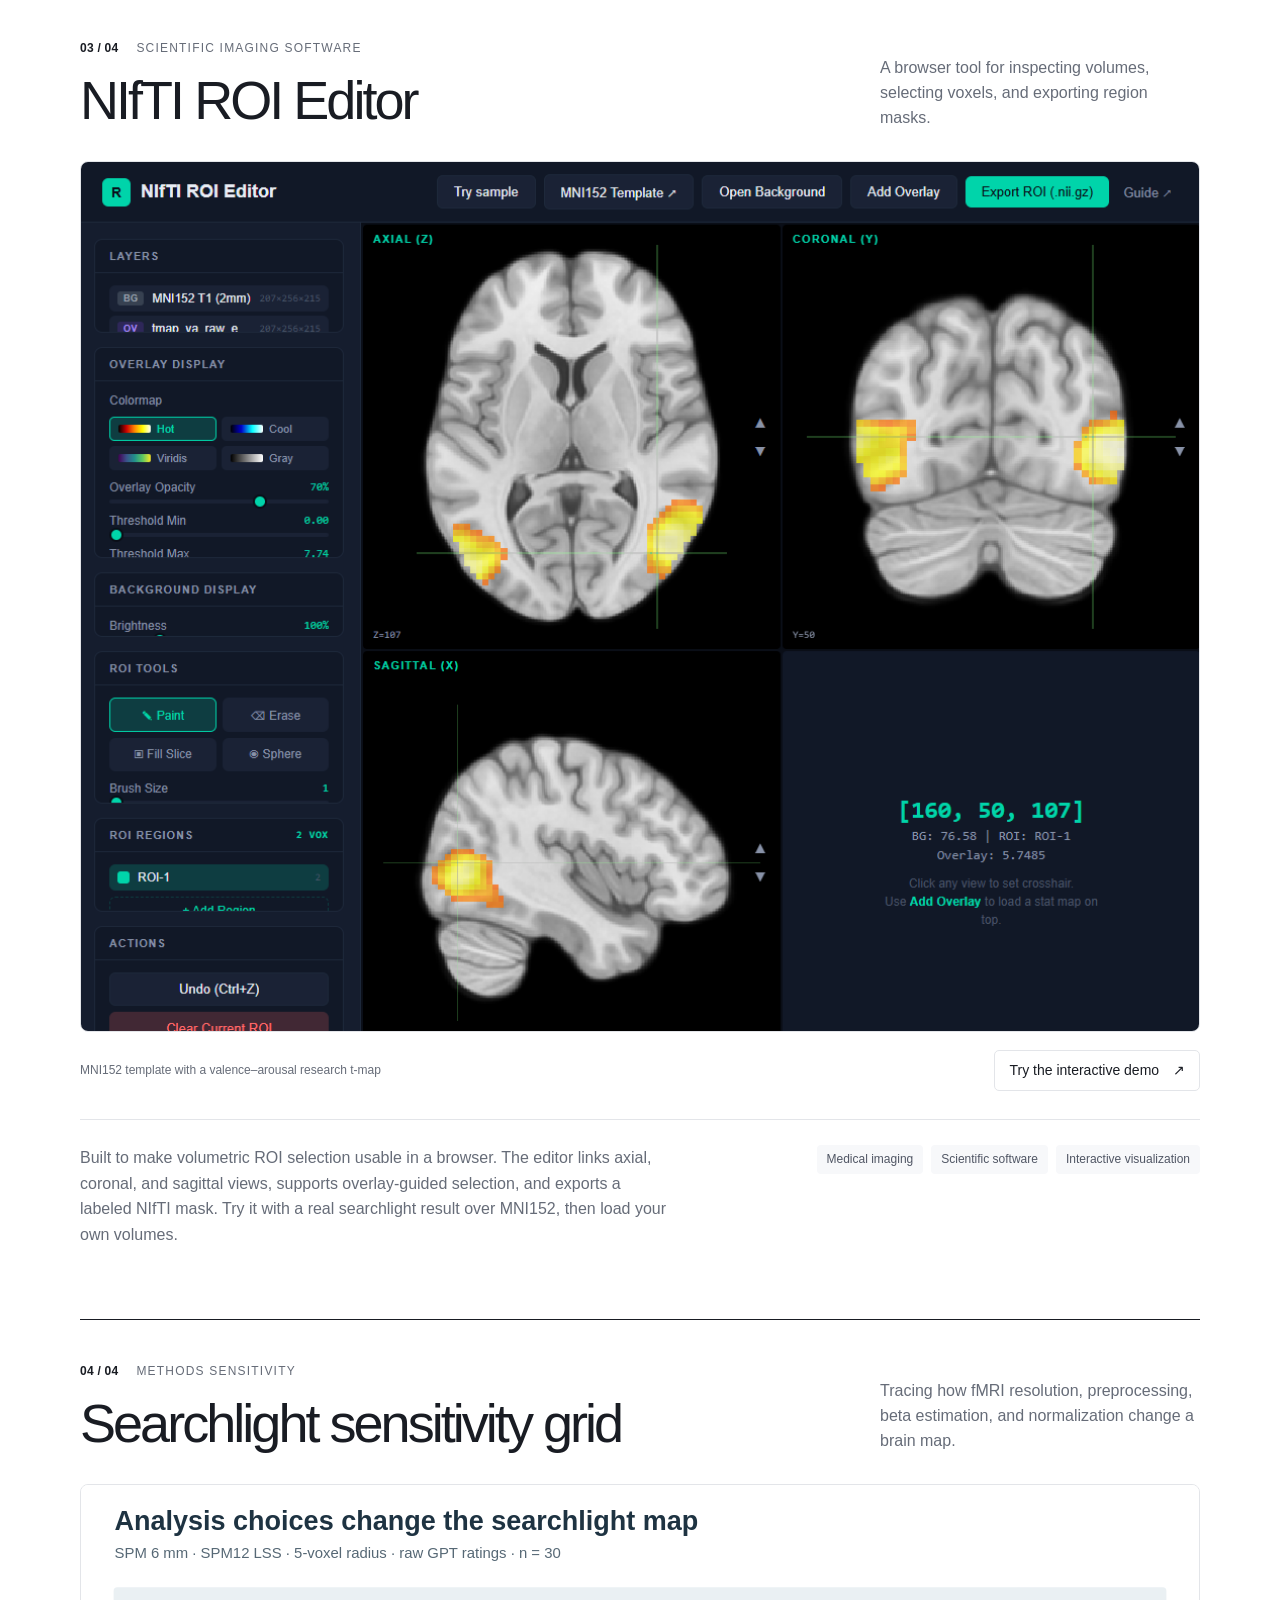
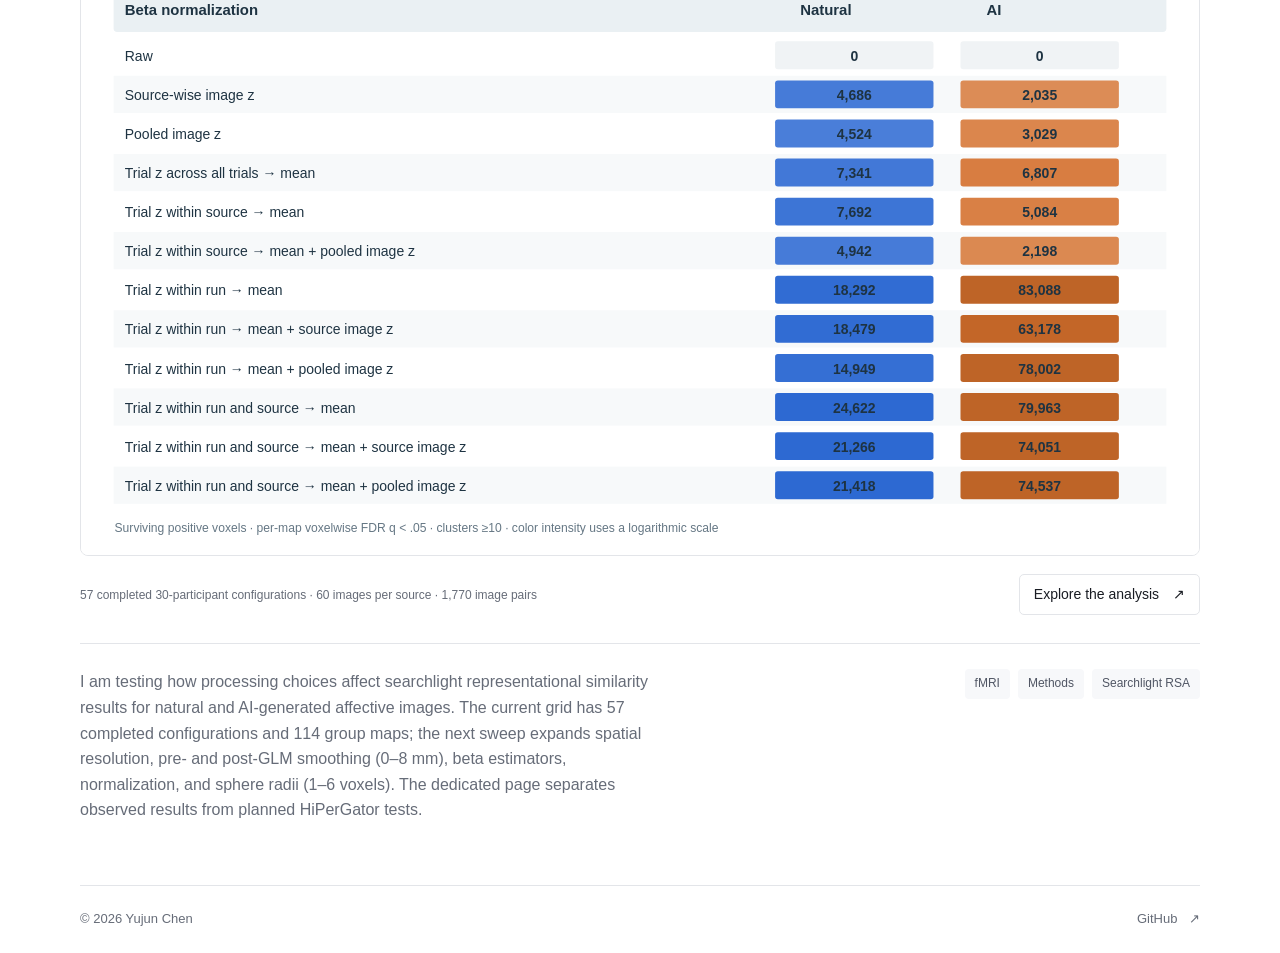
==== commit 3a19b0f7: "Add searchlight sensitivity analysis work page" ====
--- a/index.html
+++ b/index.html
@@ -2,7 +2,7 @@
 <html lang="en">
 <head>
 <meta charset="utf-8"><meta name="viewport" content="width=device-width,initial-scale=1">
-<meta name="description" content="Selected work by Yujun Chen: fMRI EEG fusion, scene and emotion maps, and a browser-based NIfTI ROI editor.">
+<meta name="description" content="Selected work by Yujun Chen: fMRI EEG fusion, scene and emotion maps, searchlight sensitivity analysis, and a browser-based NIfTI ROI editor.">
 <meta name="theme-color" content="#ffffff"><title>Yujun Chen — Selected work</title>
 <link rel="icon" href="data:image/svg+xml,%3Csvg xmlns='http://www.w3.org/2000/svg' viewBox='0 0 64 64'%3E%3Crect width='64' height='64' rx='14' fill='%231b43db'/%3E%3Ctext x='32' y='43' text-anchor='middle' font-family='Arial' font-weight='700' font-size='32' fill='white'%3EYC%3C/text%3E%3C/svg%3E">
 <link rel="stylesheet" href="assets/styles.7fe2f8b704b8.css">
@@ -17,7 +17,7 @@
 <section class="work-section" id="work" aria-labelledby="work-title">
 <div class="collection-label"><h1 id="work-title">Selected work</h1></div>
 <article aria-labelledby="fusion-title">
-<header class="project-heading"><div><p class="eyebrow project-kicker"><span class="project-number">01 / 03</span><span>Multimodal neuroimaging</span></p><h2 id="fusion-title">fMRI EEG fusion</h2></div><p class="project-intro">When and where the brain represents emotion in visual scenes.</p></header>
+<header class="project-heading"><div><p class="eyebrow project-kicker"><span class="project-number">01 / 04</span><span>Multimodal neuroimaging</span></p><h2 id="fusion-title">fMRI EEG fusion</h2></div><p class="project-intro">When and where the brain represents emotion in visual scenes.</p></header>
 <figure class="project-figure">
 <div class="video-stage fusion-row">
 <video id="fusion-video" controls muted loop playsinline preload="metadata" poster="media/fmri-eeg-fusion-row-poster.png" width="1600" height="300" aria-label="Synchronized fMRI EEG fusion: left lateral, left medial, right lateral, and right medial views" aria-describedby="fusion-caption">
@@ -37,7 +37,7 @@
 <div class="project-notes"><p>Combining fMRI and EEG to characterize the temporal and spatial representations of emotion in visual scenes.</p><ul class="tags" aria-label="Project topics"><li>fMRI</li><li>EEG</li><li>Data visualization</li></ul></div>
 </article>
 <article class="next-project" id="scene-emotion" aria-labelledby="scene-title">
-<header class="project-heading"><div><p class="eyebrow project-kicker"><span class="project-number">02 / 03</span><span>Searchlight analysis</span></p><h2 id="scene-title">Scenes &amp; emotion</h2></div><p class="project-intro">Mapping visual features, scene representations, and emotion.</p></header>
+<header class="project-heading"><div><p class="eyebrow project-kicker"><span class="project-number">02 / 04</span><span>Searchlight analysis</span></p><h2 id="scene-title">Scenes &amp; emotion</h2></div><p class="project-intro">Mapping visual features, scene representations, and emotion.</p></header>
 <figure class="project-figure">
 <div class="brain-stage">
 <img id="brain-poster" class="brain-poster" src="media/scene-emotion-views.png" alt="Three views of a translucent brain showing GIST regions in blue, scene regions in red, and emotion regions in green." width="4224" height="1133" loading="lazy">
@@ -50,12 +50,20 @@
 <div class="project-notes"><p>Searchlight analysis compares brain representations with visual features (GIST), scene features (CLIP-ViT), and emotion ratings (valence and arousal).</p><ul class="tags" aria-label="Project topics"><li>fMRI</li><li>Searchlight analysis</li><li>Data visualization</li></ul></div>
 </article>
 <article class="next-project" id="roi-editor" aria-labelledby="roi-title">
-<header class="project-heading"><div><p class="eyebrow project-kicker"><span class="project-number">03 / 03</span><span>Scientific imaging software</span></p><h2 id="roi-title">NIfTI ROI Editor</h2></div><p class="project-intro">A browser tool for inspecting volumes, selecting voxels, and exporting region masks.</p></header>
+<header class="project-heading"><div><p class="eyebrow project-kicker"><span class="project-number">03 / 04</span><span>Scientific imaging software</span></p><h2 id="roi-title">NIfTI ROI Editor</h2></div><p class="project-intro">A browser tool for inspecting volumes, selecting voxels, and exporting region masks.</p></header>
 <figure class="project-figure">
 <a class="roi-preview-link" href="roi-editor/" aria-label="Explore the NIfTI ROI Editor and its demo"><img src="media/roi-editor-preview-mni152.png" alt="Screenshot of the NIfTI ROI Editor showing an MNI152 anatomical template, a valence–arousal t-map, three linked slice views, and ROI painting controls." width="1106" height="860" loading="lazy"></a>
 <figcaption class="roi-caption"><span>MNI152 template with a valence–arousal research t-map</span><a class="roi-demo-link" href="roi-editor/">Try the interactive demo <span aria-hidden="true">↗</span></a></figcaption>
 </figure>
 <div class="project-notes"><p>Built to make volumetric ROI selection usable in a browser. The editor links axial, coronal, and sagittal views, supports overlay-guided selection, and exports a labeled NIfTI mask. Try it with a real searchlight result over MNI152, then load your own volumes.</p><ul class="tags" aria-label="Project topics"><li>Medical imaging</li><li>Scientific software</li><li>Interactive visualization</li></ul></div>
+</article>
+<article class="next-project" id="sensitivity" aria-labelledby="sensitivity-title">
+<header class="project-heading"><div><p class="eyebrow project-kicker"><span class="project-number">04 / 04</span><span>Methods sensitivity</span></p><h2 id="sensitivity-title">Searchlight sensitivity grid</h2></div><p class="project-intro">Tracing how fMRI resolution, preprocessing, beta estimation, and normalization change a brain map.</p></header>
+<figure class="project-figure">
+<a class="sensitivity-preview-link" href="sensitivity/" aria-label="Explore the searchlight sensitivity analysis and its complete parameter table"><img src="media/sensitivity-summary.svg" alt="Summary figure comparing Natural and AI surviving searchlight voxels under 12 beta normalization choices for the current SPM12 LSS analysis." width="1200" height="720" loading="lazy"></a>
+<figcaption class="roi-caption"><span>57 completed 30-participant configurations · 60 images per source · 1,770 image pairs</span><a class="roi-demo-link" href="sensitivity/">Explore the analysis <span aria-hidden="true">↗</span></a></figcaption>
+</figure>
+<div class="project-notes"><p>I am testing how processing choices affect searchlight representational similarity results for natural and AI-generated affective images. The current grid has 57 completed configurations and 114 group maps; the next sweep expands spatial resolution, pre- and post-GLM smoothing (0–8 mm), beta estimators, normalization, and sphere radii (1–6 voxels). The dedicated page separates observed results from planned HiPerGator tests.</p><ul class="tags" aria-label="Project topics"><li>fMRI</li><li>Methods</li><li>Searchlight RSA</li></ul></div>
 </article>
 </section>
 </main>
--- a/assets/styles.7fe2f8b704b8.css
+++ b/assets/styles.7fe2f8b704b8.css
@@ -22,3 +22,7 @@
 .roi-demo-link span{margin-left:10px}
 @media(max-width:600px){.roi-preview-link{border-radius:5px}.roi-caption{align-items:flex-start;gap:10px}.roi-demo-link{margin-top:3px}}
 @media(prefers-reduced-motion:reduce){.roi-preview-link img{transition:none}}
+.sensitivity-preview-link{display:block;overflow:hidden;border:1px solid var(--line);border-radius:8px;background:#fff}
+.sensitivity-preview-link img{display:block;width:100%;height:auto;transition:transform .25s ease}
+.sensitivity-preview-link:hover img{transform:scale(1.008)}
+@media(prefers-reduced-motion:reduce){.sensitivity-preview-link img{transition:none}}
